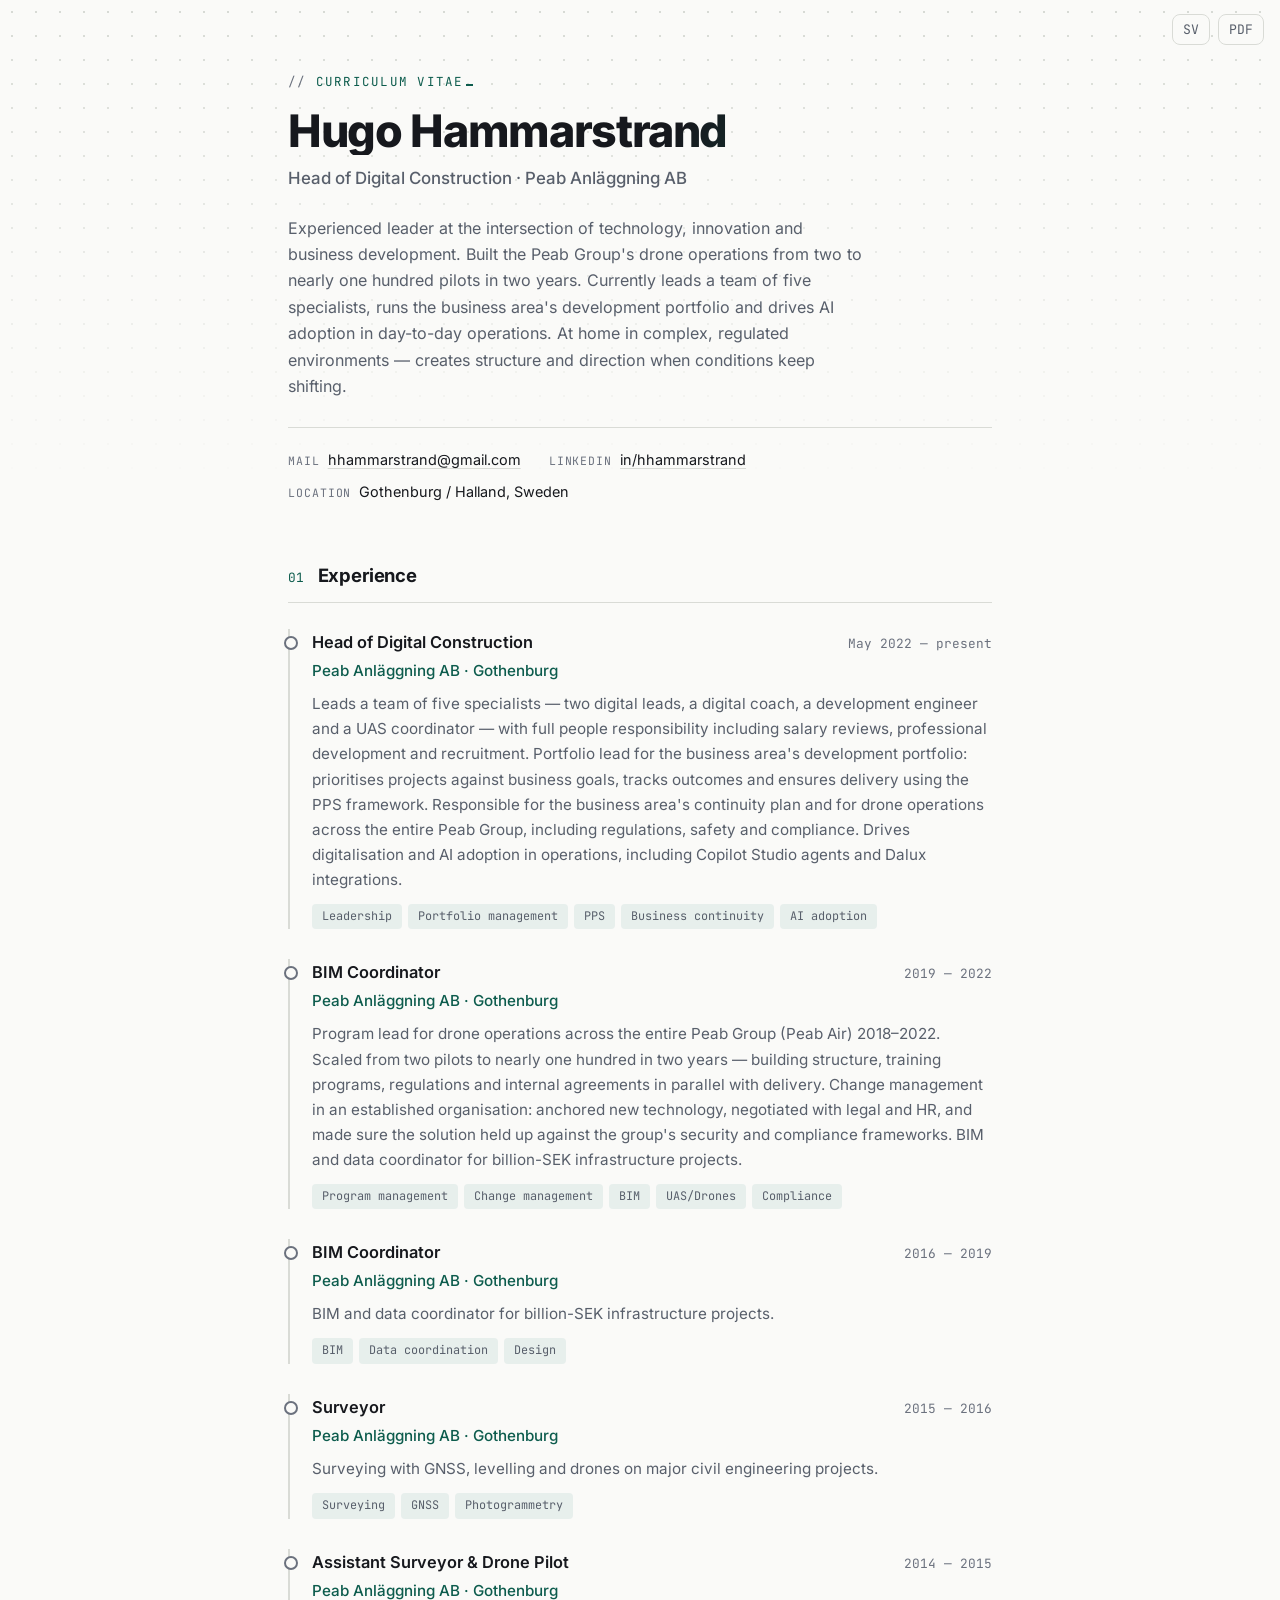
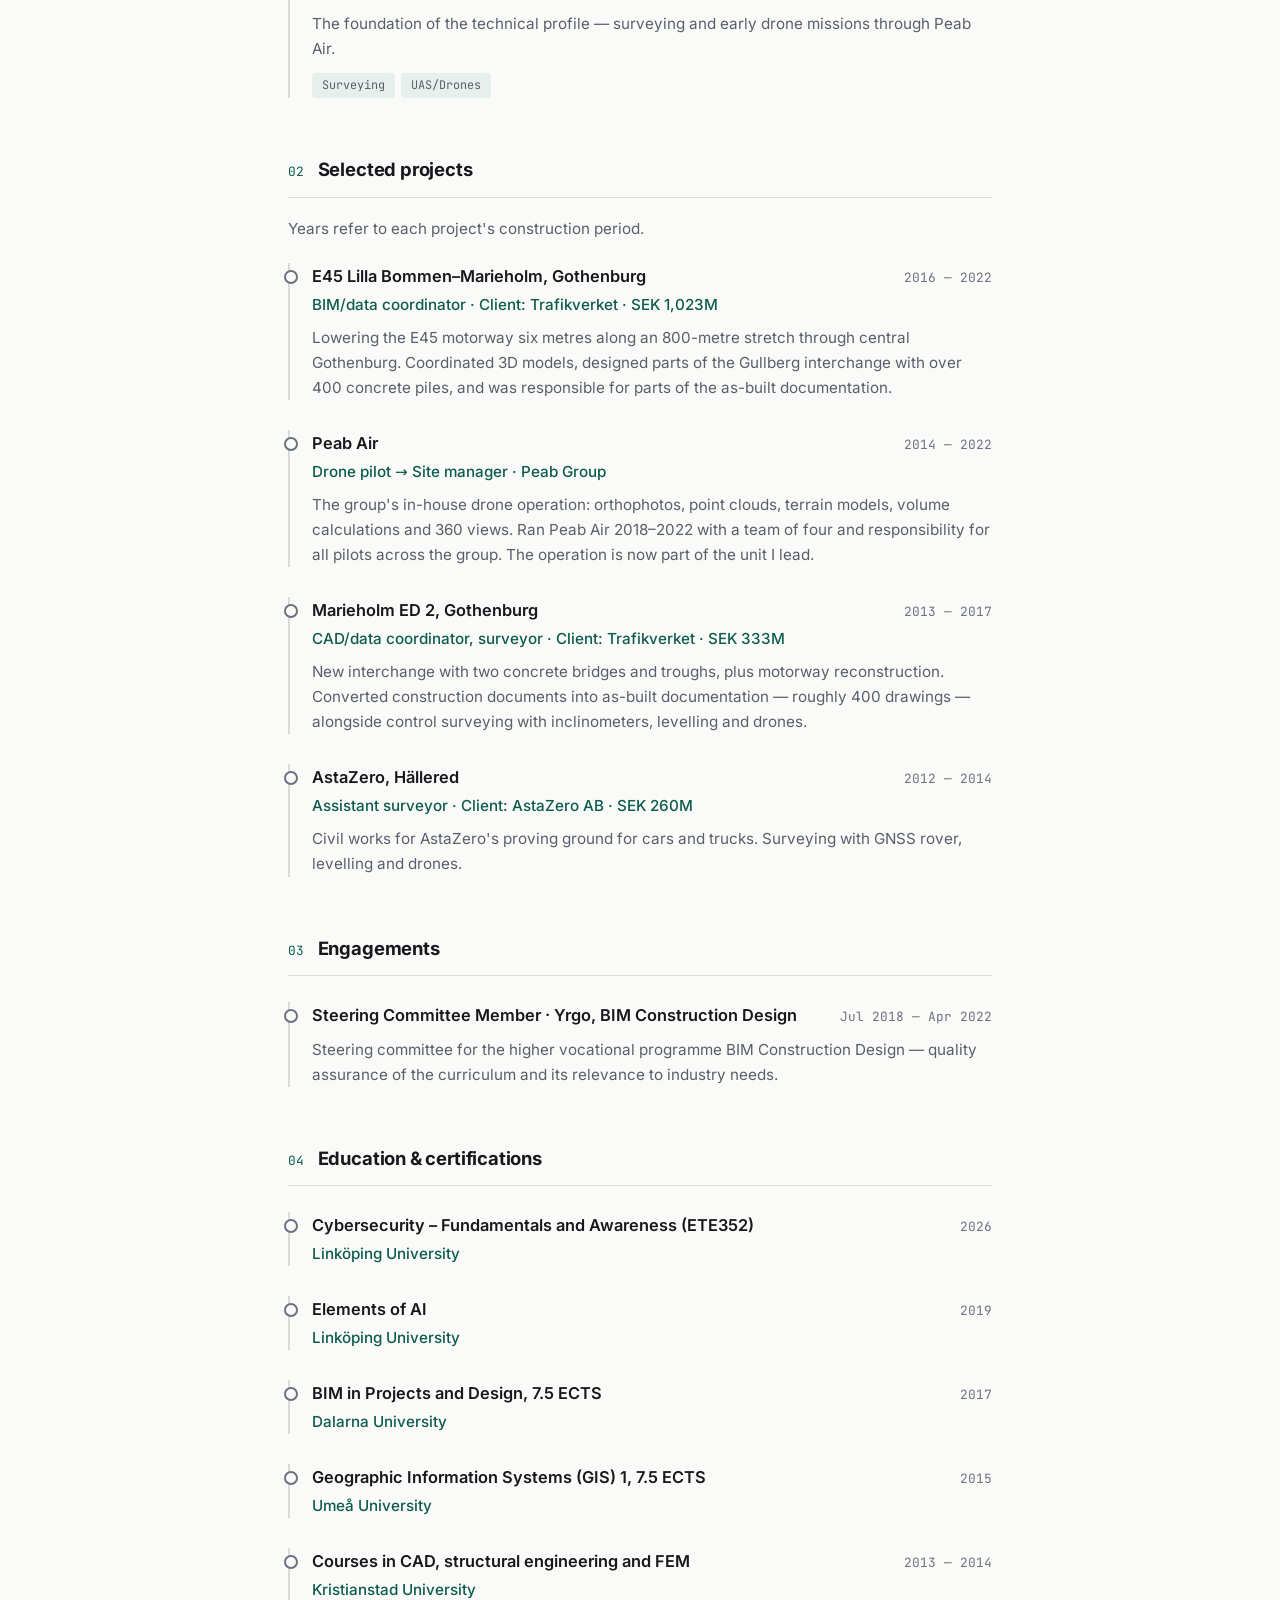
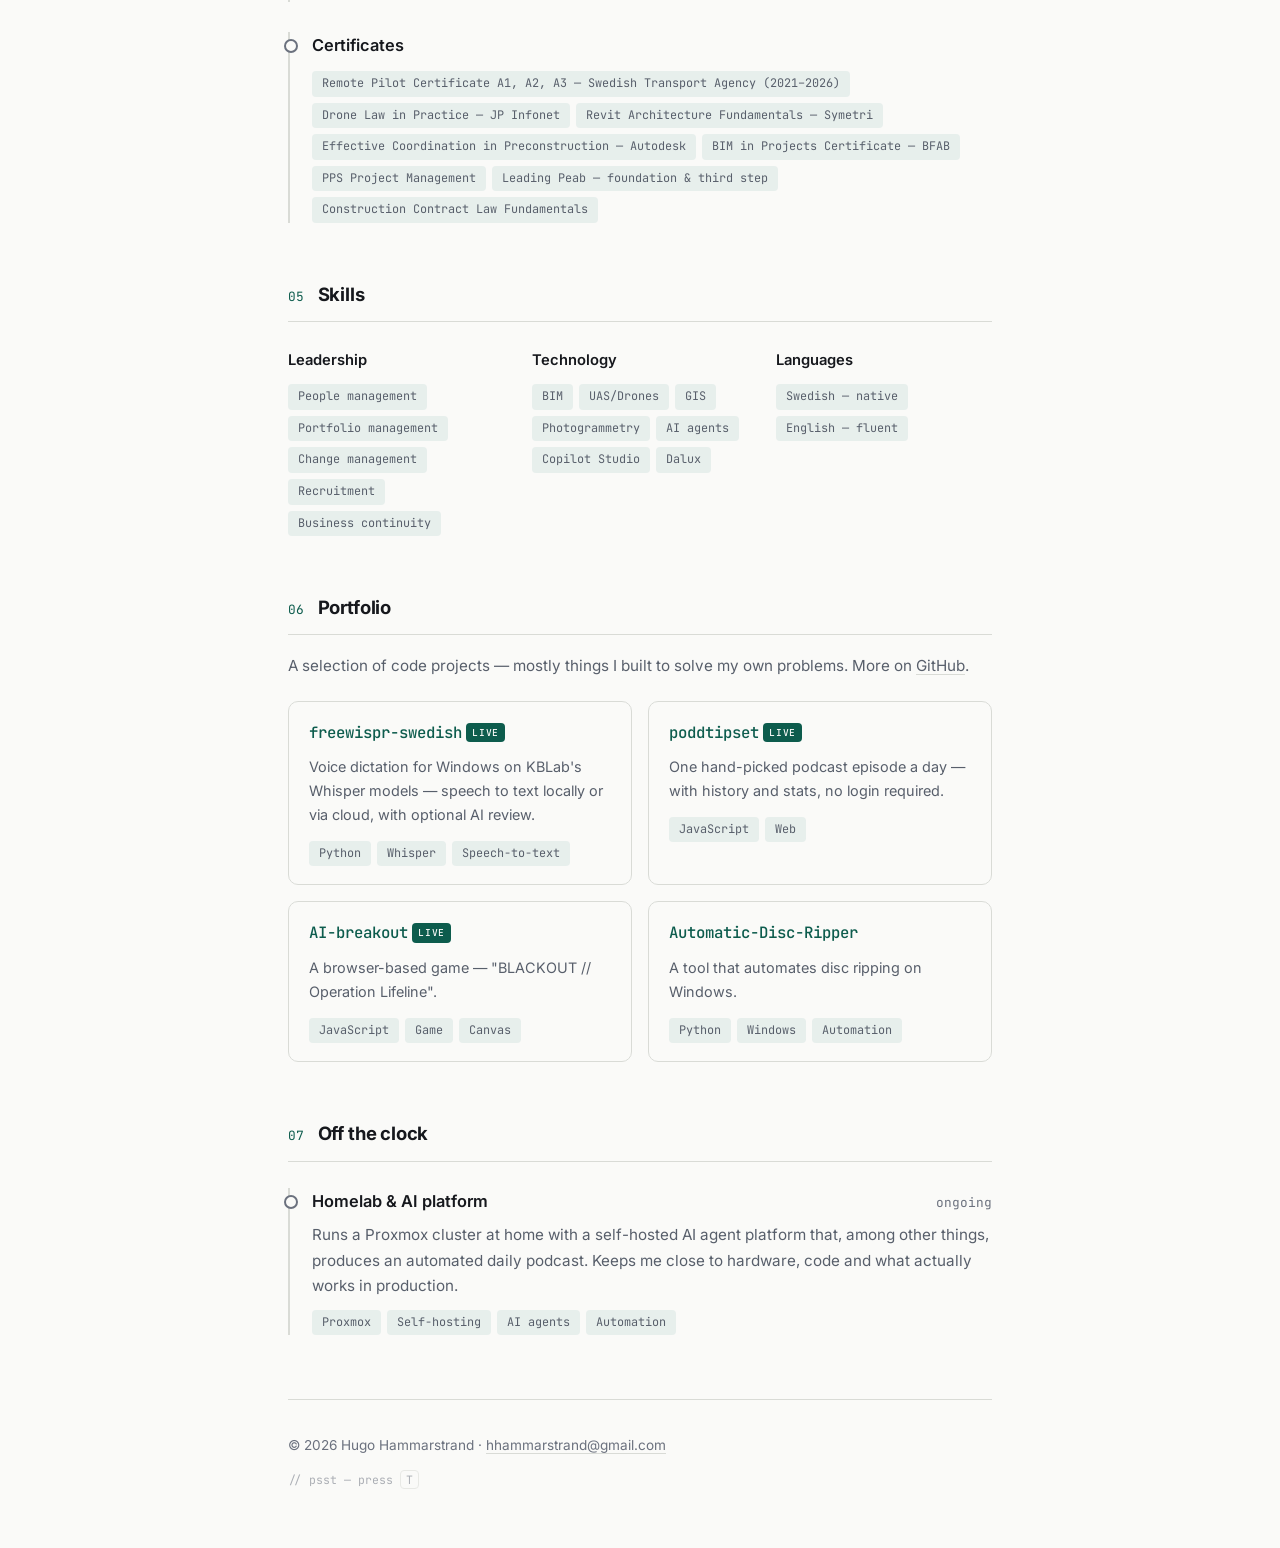
==== en/index.html @ e7361ef6 "Change English title to Head of Digital Construction "Digital Production Support" reads as IT ops su" ====
<!DOCTYPE html>
<html lang="en">
<head>
  <meta charset="UTF-8">
  <meta name="viewport" content="width=device-width, initial-scale=1.0">
  <meta name="description" content="CV – Hugo Hammarstrand, Head of Digital Construction">
  <title>Hugo Hammarstrand — CV</title>
  <link rel="icon" type="image/svg+xml" href="../favicon.svg">
  <link rel="canonical" href="https://hhammarstrand.github.io/cv/en/">
  <link rel="alternate" hreflang="sv" href="https://hhammarstrand.github.io/cv/">
  <link rel="alternate" hreflang="en" href="https://hhammarstrand.github.io/cv/en/">
  <link rel="alternate" hreflang="x-default" href="https://hhammarstrand.github.io/cv/">

  <meta property="og:type" content="profile">
  <meta property="og:title" content="Hugo Hammarstrand — CV">
  <meta property="og:description" content="Head of Digital Construction at Peab Anläggning AB. 12+ years in construction, scaled the group's drone operations from 2 to ~100 pilots.">
  <meta property="og:url" content="https://hhammarstrand.github.io/cv/en/">
  <meta property="og:image" content="https://hhammarstrand.github.io/cv/og-image-en.png">
  <meta property="og:image:width" content="1200">
  <meta property="og:image:height" content="630">
  <meta property="og:image:alt" content="Hugo Hammarstrand — Head of Digital Construction, Peab Anläggning AB">
  <meta property="og:locale" content="en_US">
  <meta property="og:locale:alternate" content="sv_SE">
  <meta name="twitter:card" content="summary_large_image">
  <meta name="twitter:title" content="Hugo Hammarstrand — CV">
  <meta name="twitter:description" content="Head of Digital Construction at Peab Anläggning AB.">
  <meta name="twitter:image" content="https://hhammarstrand.github.io/cv/og-image-en.png">

  <script type="application/ld+json">
  {
    "@context": "https://schema.org",
    "@type": "Person",
    "name": "Hugo Hammarstrand",
    "jobTitle": "Head of Digital Construction",
    "worksFor": { "@type": "Organization", "name": "Peab Anläggning AB" },
    "email": "mailto:hhammarstrand@gmail.com",
    "url": "https://hhammarstrand.github.io/cv/en/",
    "sameAs": [
      "https://www.linkedin.com/in/hhammarstrand/",
      "https://github.com/hhammarstrand"
    ],
    "knowsLanguage": ["sv", "en"]
  }
  </script>

  <link rel="preload" href="../fonts/inter-latin.woff2" as="font" type="font/woff2" crossorigin>
  <link rel="preload" href="../fonts/jetbrains-mono-latin.woff2" as="font" type="font/woff2" crossorigin>
  <link rel="stylesheet" href="../style.css">
</head>
<body>
  <div id="progress" aria-hidden="true"></div>
  <nav class="toolbar" aria-label="Tools">
    <a class="tool" href="../" lang="sv" aria-label="Byt till svenska">SV</a>
    <button class="tool" id="pdf-btn" type="button" aria-label="Download as PDF">PDF</button>
  </nav>
  <div class="page">

    <!-- ===================== HEADER ===================== -->
    <header class="hero">
      <p class="overline">curriculum vitae</p>
      <h1>Hugo Hammarstrand</h1>
      <p class="title">Head of Digital Construction · Peab Anläggning AB</p>
      <p class="tagline">
        Experienced leader at the intersection of technology, innovation and business
        development. Built the Peab Group's drone operations from two to nearly one
        hundred pilots in two years. Currently leads a team of five specialists, runs
        the business area's development portfolio and drives AI adoption in day-to-day
        operations. At home in complex, regulated environments — creates structure and
        direction when conditions keep shifting.
      </p>
      <ul class="contact">
        <li><span class="label">mail</span><a href="mailto:hhammarstrand@gmail.com">hhammarstrand@gmail.com</a></li>
        <li><span class="label">linkedin</span><a href="https://www.linkedin.com/in/hhammarstrand/" target="_blank" rel="noopener">in/hhammarstrand</a></li>
        <li><span class="label">location</span>Gothenburg / Halland, Sweden</li>
      </ul>
    </header>

    <main>
      <!-- ===================== EXPERIENCE ===================== -->
      <section id="experience">
        <h2><span class="index">01</span>Experience</h2>

        <article class="entry">
          <div class="entry-header">
            <h3>Head of Digital Construction</h3>
            <span class="period">May 2022 — present</span>
          </div>
          <p class="org">Peab Anläggning AB · Gothenburg</p>
          <p>
            Leads a team of five specialists — two digital leads, a digital coach, a
            development engineer and a UAS coordinator — with full people responsibility
            including salary reviews, professional development and recruitment. Portfolio
            lead for the business area's development portfolio: prioritises projects
            against business goals, tracks outcomes and ensures delivery using the PPS
            framework. Responsible for the business area's continuity plan and for drone
            operations across the entire Peab Group, including regulations, safety and
            compliance. Drives digitalisation and AI adoption in operations, including
            Copilot Studio agents and Dalux integrations.
          </p>
          <ul class="tags">
            <li>Leadership</li><li>Portfolio management</li><li>PPS</li><li>Business continuity</li><li>AI adoption</li>
          </ul>
        </article>

        <article class="entry">
          <div class="entry-header">
            <h3>BIM Coordinator</h3>
            <span class="period">2019 — 2022</span>
          </div>
          <p class="org">Peab Anläggning AB · Gothenburg</p>
          <p>
            Program lead for drone operations across the entire Peab Group (Peab Air)
            2018–2022. Scaled from two pilots to nearly one hundred in two years —
            building structure, training programs, regulations and internal agreements
            in parallel with delivery. Change management in an established organisation:
            anchored new technology, negotiated with legal and HR, and made sure the
            solution held up against the group's security and compliance frameworks.
            BIM and data coordinator for billion-SEK infrastructure projects.
          </p>
          <ul class="tags">
            <li>Program management</li><li>Change management</li><li>BIM</li><li>UAS/Drones</li><li>Compliance</li>
          </ul>
        </article>

        <article class="entry">
          <div class="entry-header">
            <h3>BIM Coordinator</h3>
            <span class="period">2016 — 2019</span>
          </div>
          <p class="org">Peab Anläggning AB · Gothenburg</p>
          <p>BIM and data coordinator for billion-SEK infrastructure projects.</p>
          <ul class="tags">
            <li>BIM</li><li>Data coordination</li><li>Design</li>
          </ul>
        </article>

        <article class="entry">
          <div class="entry-header">
            <h3>Surveyor</h3>
            <span class="period">2015 — 2016</span>
          </div>
          <p class="org">Peab Anläggning AB · Gothenburg</p>
          <p>Surveying with GNSS, levelling and drones on major civil engineering projects.</p>
          <ul class="tags">
            <li>Surveying</li><li>GNSS</li><li>Photogrammetry</li>
          </ul>
        </article>

        <article class="entry">
          <div class="entry-header">
            <h3>Assistant Surveyor &amp; Drone Pilot</h3>
            <span class="period">2014 — 2015</span>
          </div>
          <p class="org">Peab Anläggning AB · Gothenburg</p>
          <p>
            The foundation of the technical profile — surveying and early drone
            missions through Peab Air.
          </p>
          <ul class="tags">
            <li>Surveying</li><li>UAS/Drones</li>
          </ul>
        </article>
      </section>

      <!-- ===================== PROJECTS ===================== -->
      <section id="projects">
        <h2><span class="index">02</span>Selected projects</h2>
        <p class="section-intro">Years refer to each project's construction period.</p>

        <article class="entry">
          <div class="entry-header">
            <h3>E45 Lilla Bommen–Marieholm, Gothenburg</h3>
            <span class="period">2016 — 2022</span>
          </div>
          <p class="org">BIM/data coordinator · Client: Trafikverket · SEK 1,023M</p>
          <p>
            Lowering the E45 motorway six metres along an 800-metre stretch through
            central Gothenburg. Coordinated 3D models, designed parts of the Gullberg
            interchange with over 400 concrete piles, and was responsible for parts of
            the as-built documentation.
          </p>
        </article>

        <article class="entry">
          <div class="entry-header">
            <h3>Peab Air</h3>
            <span class="period">2014 — 2022</span>
          </div>
          <p class="org">Drone pilot → Site manager · Peab Group</p>
          <p>
            The group's in-house drone operation: orthophotos, point clouds, terrain
            models, volume calculations and 360 views. Ran Peab Air 2018–2022 with a
            team of four and responsibility for all pilots across the group. The
            operation is now part of the unit I lead.
          </p>
        </article>

        <article class="entry">
          <div class="entry-header">
            <h3>Marieholm ED 2, Gothenburg</h3>
            <span class="period">2013 — 2017</span>
          </div>
          <p class="org">CAD/data coordinator, surveyor · Client: Trafikverket · SEK 333M</p>
          <p>
            New interchange with two concrete bridges and troughs, plus motorway
            reconstruction. Converted construction documents into as-built documentation
            — roughly 400 drawings — alongside control surveying with inclinometers,
            levelling and drones.
          </p>
        </article>

        <article class="entry">
          <div class="entry-header">
            <h3>AstaZero, Hällered</h3>
            <span class="period">2012 — 2014</span>
          </div>
          <p class="org">Assistant surveyor · Client: AstaZero AB · SEK 260M</p>
          <p>
            Civil works for AstaZero's proving ground for cars and trucks. Surveying
            with GNSS rover, levelling and drones.
          </p>
        </article>
      </section>

      <!-- ===================== ENGAGEMENTS ===================== -->
      <section id="engagements">
        <h2><span class="index">03</span>Engagements</h2>

        <article class="entry">
          <div class="entry-header">
            <h3>Steering Committee Member · Yrgo, BIM Construction Design</h3>
            <span class="period">Jul 2018 — Apr 2022</span>
          </div>
          <p>
            Steering committee for the higher vocational programme BIM Construction
            Design — quality assurance of the curriculum and its relevance to industry
            needs.
          </p>
        </article>
      </section>

      <!-- ===================== EDUCATION ===================== -->
      <section id="education">
        <h2><span class="index">04</span>Education &amp; certifications</h2>

        <article class="entry">
          <div class="entry-header">
            <h3>Cybersecurity – Fundamentals and Awareness (ETE352)</h3>
            <span class="period">2026</span>
          </div>
          <p class="org">Linköping University</p>
        </article>

        <article class="entry">
          <div class="entry-header">
            <h3>Elements of AI</h3>
            <span class="period">2019</span>
          </div>
          <p class="org">Linköping University</p>
        </article>

        <article class="entry">
          <div class="entry-header">
            <h3>BIM in Projects and Design, 7.5 ECTS</h3>
            <span class="period">2017</span>
          </div>
          <p class="org">Dalarna University</p>
        </article>

        <article class="entry">
          <div class="entry-header">
            <h3>Geographic Information Systems (GIS) 1, 7.5 ECTS</h3>
            <span class="period">2015</span>
          </div>
          <p class="org">Umeå University</p>
        </article>

        <article class="entry">
          <div class="entry-header">
            <h3>Courses in CAD, structural engineering and FEM</h3>
            <span class="period">2013 — 2014</span>
          </div>
          <p class="org">Kristianstad University</p>
        </article>

        <article class="entry">
          <div class="entry-header">
            <h3>Certificates</h3>
          </div>
          <ul class="tags">
            <li>Remote Pilot Certificate A1, A2, A3 — Swedish Transport Agency (2021–2026)</li>
            <li>Drone Law in Practice — JP Infonet</li>
            <li>Revit Architecture Fundamentals — Symetri</li>
            <li>Effective Coordination in Preconstruction — Autodesk</li>
            <li>BIM in Projects Certificate — BFAB</li>
            <li>PPS Project Management</li>
            <li>Leading Peab — foundation &amp; third step</li>
            <li>Construction Contract Law Fundamentals</li>
          </ul>
        </article>
      </section>

      <!-- ===================== SKILLS ===================== -->
      <section id="skills">
        <h2><span class="index">05</span>Skills</h2>
        <div class="skills">
          <div class="skill-group">
            <h3>Leadership</h3>
            <ul class="tags">
              <li>People management</li><li>Portfolio management</li><li>Change management</li><li>Recruitment</li><li>Business continuity</li>
            </ul>
          </div>
          <div class="skill-group">
            <h3>Technology</h3>
            <ul class="tags">
              <li>BIM</li><li>UAS/Drones</li><li>GIS</li><li>Photogrammetry</li><li>AI agents</li><li>Copilot Studio</li><li>Dalux</li>
            </ul>
          </div>
          <div class="skill-group">
            <h3>Languages</h3>
            <ul class="tags">
              <li>Swedish — native</li><li>English — fluent</li>
            </ul>
          </div>
        </div>
      </section>

      <!-- ===================== PORTFOLIO ===================== -->
      <section id="portfolio">
        <h2><span class="index">06</span>Portfolio</h2>
        <p class="section-intro">A selection of code projects — mostly things I built to solve my own problems. More on <a href="https://github.com/hhammarstrand" target="_blank" rel="noopener">GitHub</a>.</p>
        <div class="portfolio">

          <a class="project" href="https://hhammarstrand.github.io/freewispr-swedish/" target="_blank" rel="noopener">
            <h3>freewispr-swedish <span class="live-badge">live</span> <span class="arrow" aria-hidden="true">↗</span></h3>
            <p>Voice dictation for Windows on KBLab's Whisper models — speech to text locally or via cloud, with optional AI review.</p>
            <ul class="tags"><li>Python</li><li>Whisper</li><li>Speech-to-text</li></ul>
          </a>

          <a class="project" href="https://hhammarstrand.github.io/poddtipset/" target="_blank" rel="noopener">
            <h3>poddtipset <span class="live-badge">live</span> <span class="arrow" aria-hidden="true">↗</span></h3>
            <p>One hand-picked podcast episode a day — with history and stats, no login required.</p>
            <ul class="tags"><li>JavaScript</li><li>Web</li></ul>
          </a>

          <a class="project" href="https://hhammarstrand.github.io/AI-breakout/" target="_blank" rel="noopener">
            <h3>AI-breakout <span class="live-badge">live</span> <span class="arrow" aria-hidden="true">↗</span></h3>
            <p>A browser-based game — "BLACKOUT // Operation Lifeline".</p>
            <ul class="tags"><li>JavaScript</li><li>Game</li><li>Canvas</li></ul>
          </a>

          <a class="project" href="https://github.com/hhammarstrand/Automatic-Disc-Ripper-for-Windows" target="_blank" rel="noopener">
            <h3>Automatic-Disc-Ripper <span class="arrow" aria-hidden="true">↗</span></h3>
            <p>A tool that automates disc ripping on Windows.</p>
            <ul class="tags"><li>Python</li><li>Windows</li><li>Automation</li></ul>
          </a>

        </div>
      </section>

      <!-- ===================== OFF THE CLOCK ===================== -->
      <section id="personal">
        <h2><span class="index">07</span>Off the clock</h2>

        <article class="entry">
          <div class="entry-header">
            <h3>Homelab &amp; AI platform</h3>
            <span class="period">ongoing</span>
          </div>
          <p>
            Runs a Proxmox cluster at home with a self-hosted AI agent platform that,
            among other things, produces an automated daily podcast. Keeps me close to
            hardware, code and what actually works in production.
          </p>
          <ul class="tags">
            <li>Proxmox</li><li>Self-hosting</li><li>AI agents</li><li>Automation</li>
          </ul>
        </article>
      </section>
    </main>

    <footer>
      <p>© 2026 Hugo Hammarstrand · <a href="mailto:hhammarstrand@gmail.com">hhammarstrand@gmail.com</a></p>
      <p class="hint" aria-hidden="true">// psst — press <kbd>T</kbd></p>
    </footer>

  </div>
  <script src="../script.js"></script>
</body>
</html>
---- style.css ----
/* ===================== Typsnitt (självhostade, latin-subset) ===================== */
/* Variabla fonter från Google Fonts (Inter v20, JetBrains Mono v24), OFL-licens.
   Tecken utanför latin-subsetet (t.ex. →, ↗) faller tillbaka på systemfont. */
@font-face {
  font-family: "Inter";
  font-style: normal;
  font-weight: 100 900;
  font-display: swap;
  src: url("fonts/inter-latin.woff2") format("woff2");
}
@font-face {
  font-family: "JetBrains Mono";
  font-style: normal;
  font-weight: 100 800;
  font-display: swap;
  src: url("fonts/jetbrains-mono-latin.woff2") format("woff2");
}

/* ===================== Grund ===================== */
:root {
  --bg: #fafaf8;
  --text: #16181d;
  --muted: #585f6b;
  --faint: #6b717e; /* håll ≥ 4.5:1 mot --bg (WCAG AA) — används för datum m.m. */
  --accent: #0d5c4d;
  --accent-2: #1d8a72;
  --accent-soft: #e7efec;
  --rule: #d9dbd6;
  --dot: #d2d5cf;
  --mono: "JetBrains Mono", ui-monospace, monospace;
}

* { box-sizing: border-box; }

html { scroll-behavior: smooth; }

body {
  margin: 0;
  font-family: "Inter", system-ui, -apple-system, sans-serif;
  background: var(--bg);
  color: var(--text);
  line-height: 1.65;
  -webkit-font-smoothing: antialiased;
}

/* Subtilt punktraster bakom övre delen av sidan */
body::before {
  content: "";
  position: fixed;
  inset: 0;
  background-image: radial-gradient(var(--dot) 1px, transparent 1px);
  background-size: 24px 24px;
  -webkit-mask-image: linear-gradient(to bottom, rgba(0,0,0,0.9), transparent 55%);
  mask-image: linear-gradient(to bottom, rgba(0,0,0,0.9), transparent 55%);
  pointer-events: none;
  z-index: 0;
}

.page {
  position: relative;
  z-index: 1;
  max-width: 760px;
  margin: 0 auto;
  padding: 72px 28px 48px;
}

a {
  color: inherit;
  text-decoration: underline;
  text-decoration-color: var(--rule);
  text-underline-offset: 3px;
  transition: text-decoration-color 0.15s;
}
a:hover { text-decoration-color: var(--accent); }

/* Visuellt dold men läsbar för skärmläsare */
.sr-only {
  position: absolute;
  width: 1px;
  height: 1px;
  padding: 0;
  margin: -1px;
  overflow: hidden;
  clip-path: inset(50%);
  white-space: nowrap;
}

/* ===================== Verktygsrad ===================== */
.toolbar {
  position: fixed;
  top: 14px;
  right: 16px;
  z-index: 11;
  display: flex;
  gap: 8px;
}

.tool {
  font-family: var(--mono);
  font-size: 0.82rem;
  line-height: 1;
  color: var(--muted);
  background: var(--bg);
  border: 1px solid var(--rule);
  border-radius: 8px;
  padding: 8px 10px;
  cursor: pointer;
  text-decoration: none;
  transition: color 0.15s, border-color 0.15s;
}

.tool:hover {
  color: var(--accent);
  border-color: var(--accent);
  text-decoration: none;
}

/* ===================== Läsförlopp ===================== */
#progress {
  position: fixed;
  top: 0;
  left: 0;
  height: 3px;
  width: 0;
  background: linear-gradient(90deg, var(--accent), var(--accent-2));
  z-index: 10;
}

/* ===================== Sidhuvud ===================== */
.overline {
  font-family: var(--mono);
  font-size: 0.78rem;
  letter-spacing: 0.18em;
  text-transform: uppercase;
  color: var(--accent);
  margin: 0 0 14px;
}

.overline::before {
  content: "// ";
  color: var(--faint);
}

.hero h1 {
  margin: 0;
  font-size: 2.8rem;
  font-weight: 800;
  letter-spacing: -0.03em;
  line-height: 1.08;
  background: linear-gradient(120deg, var(--text) 55%, var(--accent));
  -webkit-background-clip: text;
  background-clip: text;
  -webkit-text-fill-color: transparent;
}

.hero .title {
  margin: 10px 0 0;
  font-size: 1.05rem;
  font-weight: 500;
  color: var(--muted);
}

.hero .tagline {
  margin: 22px 0 0;
  color: var(--muted);
  max-width: 58ch;
}

.contact {
  list-style: none;
  margin: 28px 0 0;
  padding: 20px 0 0;
  border-top: 1px solid var(--rule);
  display: flex;
  flex-wrap: wrap;
  gap: 8px 28px;
  font-size: 0.9rem;
}

.contact .label {
  font-family: var(--mono);
  font-size: 0.72rem;
  color: var(--faint);
  margin-right: 8px;
  text-transform: uppercase;
  letter-spacing: 0.08em;
}

/* ===================== Sektioner ===================== */
section {
  margin-top: 56px;
}

h2 {
  display: flex;
  align-items: baseline;
  gap: 14px;
  margin: 0 0 26px;
  font-size: 1.15rem;
  font-weight: 700;
  letter-spacing: -0.01em;
  padding-bottom: 12px;
  border-bottom: 1px solid var(--rule);
}

h2 .index {
  font-family: var(--mono);
  font-size: 0.8rem;
  font-weight: 400;
  color: var(--accent);
}

/* ===================== Poster / tidslinje ===================== */
.entry {
  position: relative;
  margin-bottom: 30px;
  padding-left: 22px;
  border-left: 2px solid var(--rule);
  transition: border-left-color 0.25s;
}
.entry:last-child { margin-bottom: 0; }
.entry:hover { border-left-color: var(--accent); }

/* Tidslinjepunkt */
.entry::before {
  content: "";
  position: absolute;
  left: -6px;
  top: 7px;
  width: 10px;
  height: 10px;
  border-radius: 50%;
  background: var(--bg);
  border: 2px solid var(--faint);
  transition: border-color 0.25s, box-shadow 0.25s;
}
.entry:hover::before {
  border-color: var(--accent);
  box-shadow: 0 0 0 4px var(--accent-soft);
}

.entry-header {
  display: flex;
  justify-content: space-between;
  align-items: baseline;
  flex-wrap: wrap;
  gap: 4px 16px;
}

.entry h3 {
  margin: 0;
  font-size: 1.02rem;
  font-weight: 600;
}

.period {
  font-family: var(--mono);
  font-size: 0.8rem;
  color: var(--faint);
  white-space: nowrap;
}

.org {
  margin: 2px 0 0 !important;
  font-size: 0.88rem;
  color: var(--accent) !important;
  font-weight: 500;
}

.entry p {
  margin: 8px 0 0;
  color: var(--muted);
  font-size: 0.95rem;
}

/* ===================== Taggar ===================== */
.tags {
  list-style: none;
  margin: 12px 0 0;
  padding: 0;
  display: flex;
  flex-wrap: wrap;
  gap: 6px;
}

.tags li {
  font-family: var(--mono);
  font-size: 0.74rem;
  color: var(--muted);
  background: var(--accent-soft);
  padding: 3px 10px;
  border-radius: 4px;
  transition: color 0.15s, transform 0.15s;
}

.tags li:hover {
  color: var(--accent);
  transform: translateY(-1px);
}

/* ===================== Kompetenser ===================== */
.skills {
  display: grid;
  grid-template-columns: repeat(auto-fit, minmax(200px, 1fr));
  gap: 28px;
}

.skill-group h3 {
  margin: 0 0 10px;
  font-size: 0.92rem;
  font-weight: 600;
}

/* ===================== Portfolio ===================== */
.section-intro {
  margin: -8px 0 22px;
  color: var(--muted);
  font-size: 0.95rem;
}

.portfolio {
  display: grid;
  grid-template-columns: repeat(auto-fit, minmax(240px, 1fr));
  gap: 16px;
}

.project {
  display: block;
  padding: 18px 20px;
  border: 1px solid var(--rule);
  border-radius: 10px;
  background: color-mix(in srgb, var(--bg) 70%, transparent);
  text-decoration: none;
  color: inherit;
  transition: border-color 0.2s, transform 0.2s, box-shadow 0.2s;
}

.project:hover {
  border-color: var(--accent);
  transform: translateY(-3px);
  box-shadow: 0 10px 30px rgba(0, 0, 0, 0.08);
  text-decoration: none;
}

.project h3 {
  margin: 0;
  font-family: var(--mono);
  font-size: 0.98rem;
  font-weight: 500;
  color: var(--accent);
  display: flex;
  align-items: center;
  gap: 6px;
}

.project .live-badge {
  font-family: var(--mono);
  font-size: 0.6rem;
  font-weight: 500;
  letter-spacing: 0.08em;
  text-transform: uppercase;
  color: var(--bg);
  background: var(--accent);
  padding: 2px 6px;
  border-radius: 4px;
  margin-left: -2px;
}

.project .arrow {
  font-family: sans-serif;
  margin-left: auto;
  opacity: 0;
  transform: translate(-3px, 3px);
  transition: opacity 0.2s, transform 0.2s;
}

.project:hover .arrow {
  opacity: 1;
  transform: none;
}

.project p {
  margin: 10px 0 0;
  font-size: 0.9rem;
  color: var(--muted);
}

.project .tags { margin-top: 14px; }

/* ===================== Sidfot ===================== */
footer {
  margin-top: 64px;
  padding-top: 20px;
  border-top: 1px solid var(--rule);
  font-size: 0.85rem;
  color: var(--faint);
}

footer .hint {
  font-family: var(--mono);
  font-size: 0.72rem;
  opacity: 0.55;
}

footer .hint kbd {
  font-family: inherit;
  border: 1px solid var(--rule);
  border-radius: 4px;
  padding: 1px 5px;
}

/* ===================== Skrivmaskinsmarkör ===================== */
.overline .caret {
  display: inline-block;
  width: 0.55em;
  margin-left: 2px;
  border-bottom: 2px solid var(--accent);
  animation: blink 1s steps(1) infinite;
}

@keyframes blink {
  50% { opacity: 0; }
}

/* ===================== Terminal ===================== */
#term-backdrop {
  position: fixed;
  inset: 0;
  background: rgba(0, 0, 0, 0.45);
  z-index: 19;
}

#term {
  position: fixed;
  left: 50%;
  top: 18vh;
  transform: translateX(-50%);
  width: min(640px, 92vw);
  z-index: 20;
  background: #0c0e12;
  color: #d6dae0;
  border: 1px solid #2a2e36;
  border-radius: 10px;
  box-shadow: 0 24px 60px rgba(0, 0, 0, 0.5);
  font-family: var(--mono);
  font-size: 0.84rem;
  overflow: hidden;
}

#term header {
  display: flex;
  justify-content: space-between;
  padding: 8px 14px;
  background: #12151b;
  border-bottom: 1px solid #2a2e36;
  color: #6b7280;
  font-size: 0.74rem;
}

#term-out {
  max-height: 45vh;
  overflow-y: auto;
  padding: 12px 14px;
  white-space: pre-wrap;
  line-height: 1.55;
}

#term-out .cmd-line { color: #4fd1b0; }

#term form {
  display: flex;
  align-items: center;
  gap: 8px;
  padding: 10px 14px;
  border-top: 1px solid #2a2e36;
}

#term .prompt { color: #4fd1b0; }

#term input {
  flex: 1;
  background: none;
  border: none;
  outline: none;
  color: #d6dae0;
  font: inherit;
}

/* ===================== Scroll-animationer ===================== */
/* Aktiveras bara när JS finns (html.js) så att sidan funkar utan skript */
html.js .reveal {
  opacity: 0;
  transform: translateY(14px);
  transition: opacity 0.55s ease, transform 0.55s ease;
}
html.js .reveal.visible {
  opacity: 1;
  transform: none;
}

@media (prefers-reduced-motion: reduce) {
  html { scroll-behavior: auto; }
  html.js .reveal {
    opacity: 1;
    transform: none;
    transition: none;
  }
  .tags li, .entry, .entry::before { transition: none; }
}

/* ===================== Mobil ===================== */
@media (max-width: 600px) {
  .page { padding: 40px 18px 32px; }
  .hero h1 { font-size: 2.1rem; }
  section { margin-top: 40px; }
}

/* ===================== Utskrift ===================== */
@media print {
  :root {
    --bg: #ffffff;
    --text: #000000;
    --muted: #333333;
    --faint: #555555;
    --accent: #0d5c4d;
    --rule: #cccccc;
    --dot: #ffffff;
  }
  body::before, #progress, .toolbar, footer .hint, #term, #term-backdrop { display: none; }
  .overline .caret { display: none; }
  html.js .reveal { opacity: 1; transform: none; }
  .hero h1 {
    background: none;
    -webkit-text-fill-color: initial;
    color: #000;
  }
  .page { padding: 0; max-width: none; }
  section { margin-top: 28px; }
  .entry, .project { break-inside: avoid; }
  .portfolio { grid-template-columns: 1fr 1fr; }
  a { text-decoration: none; }
}
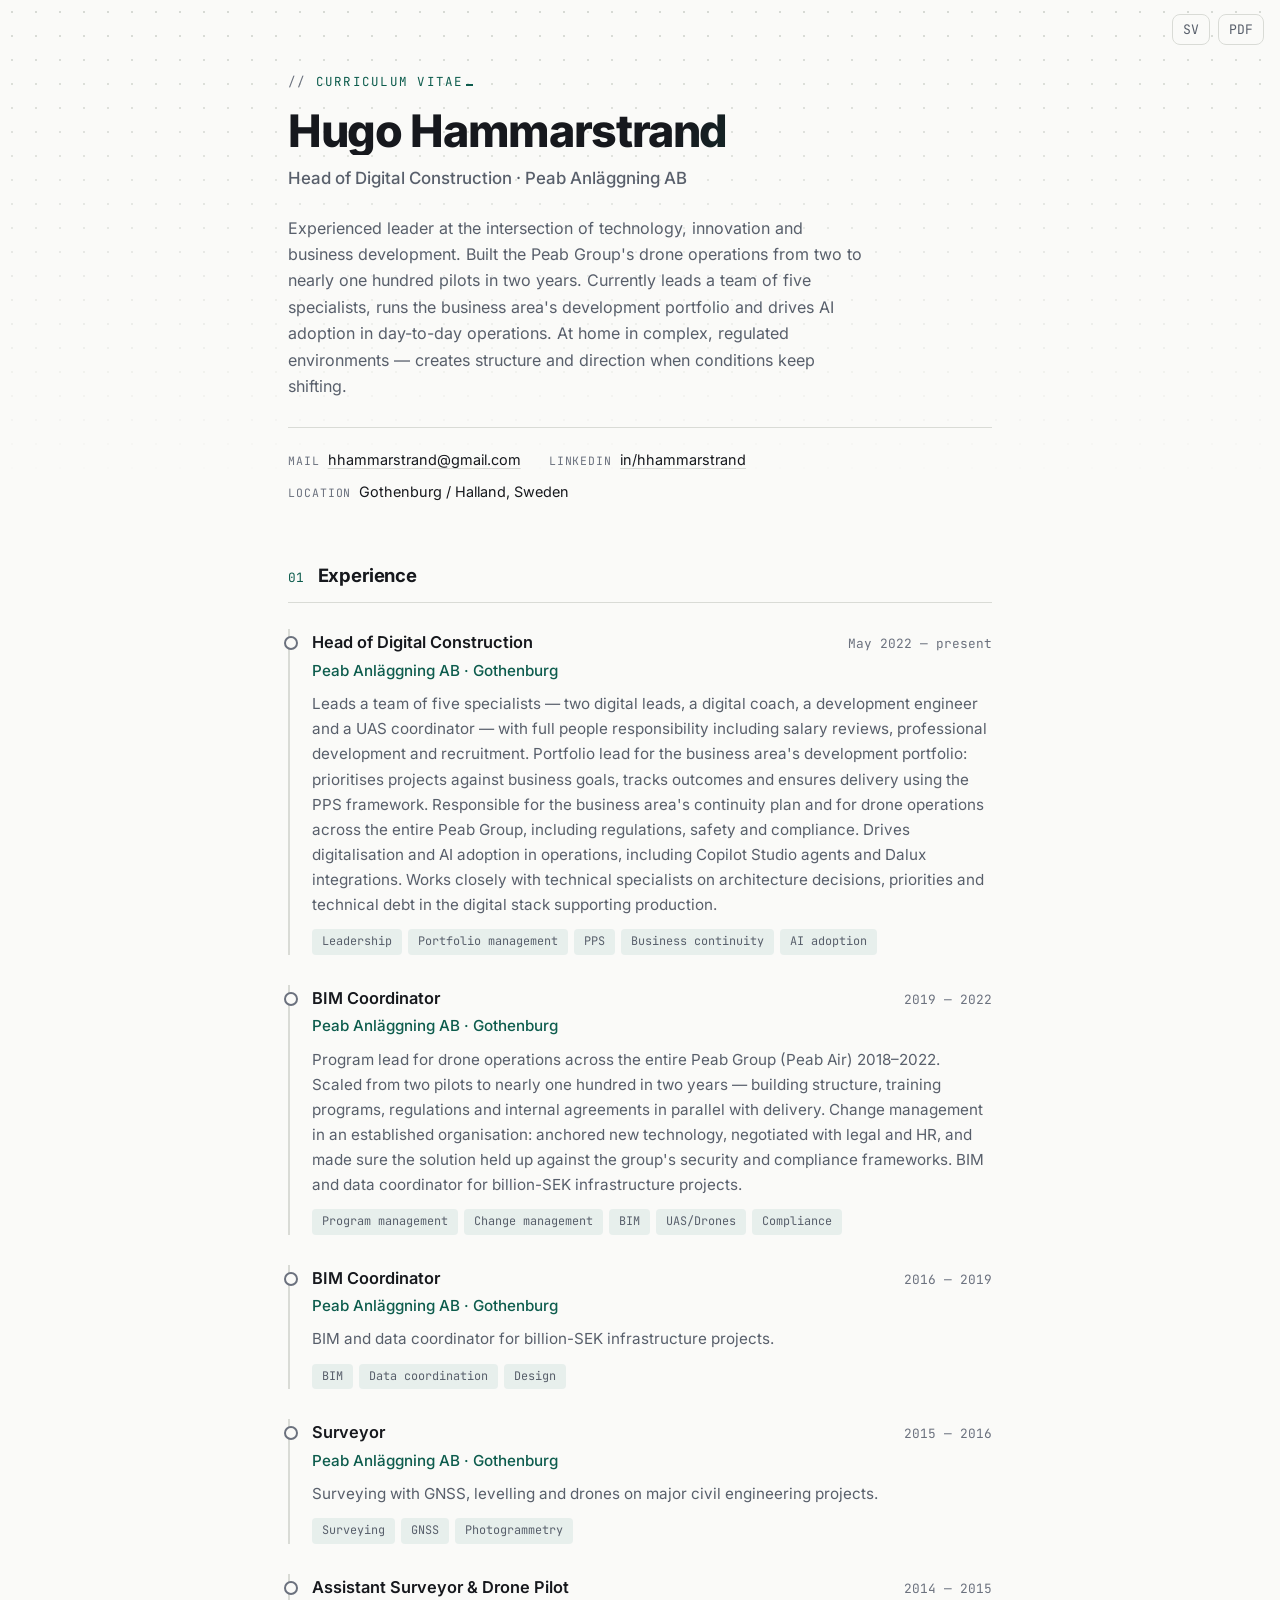
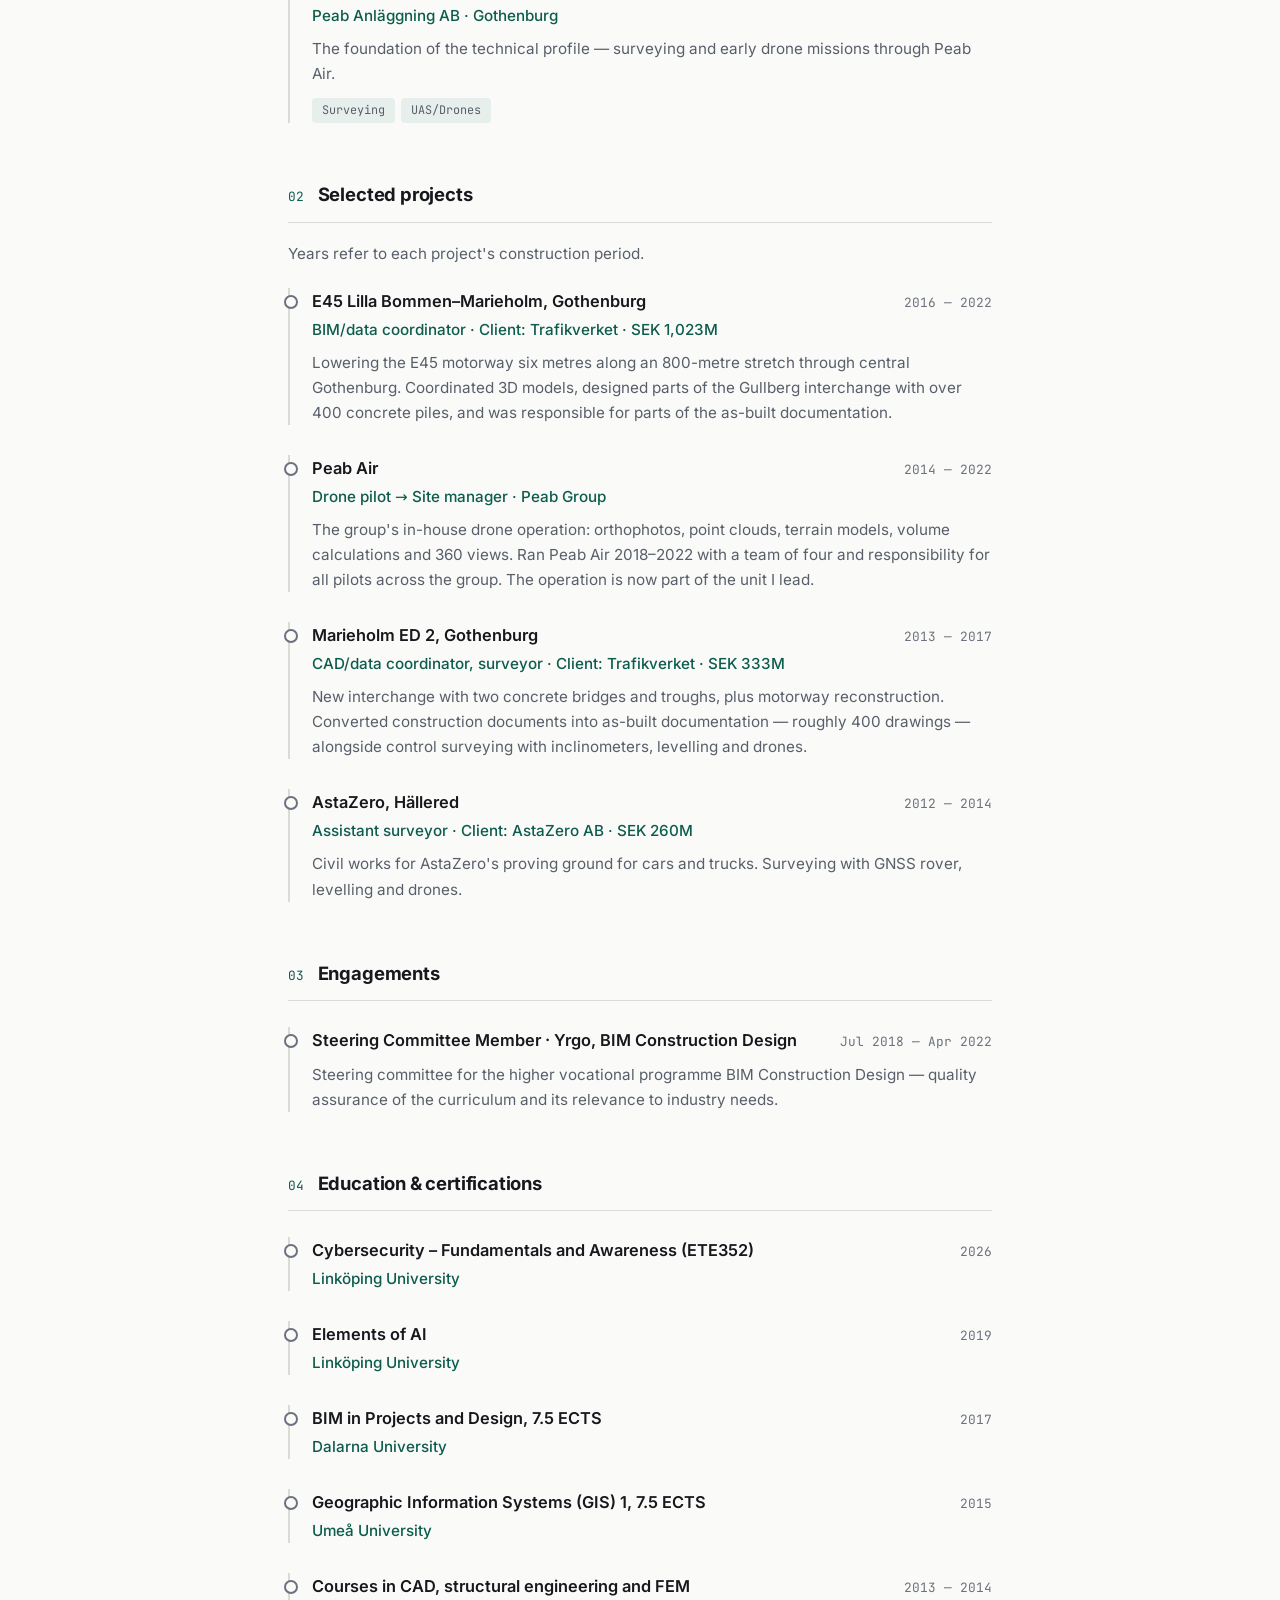
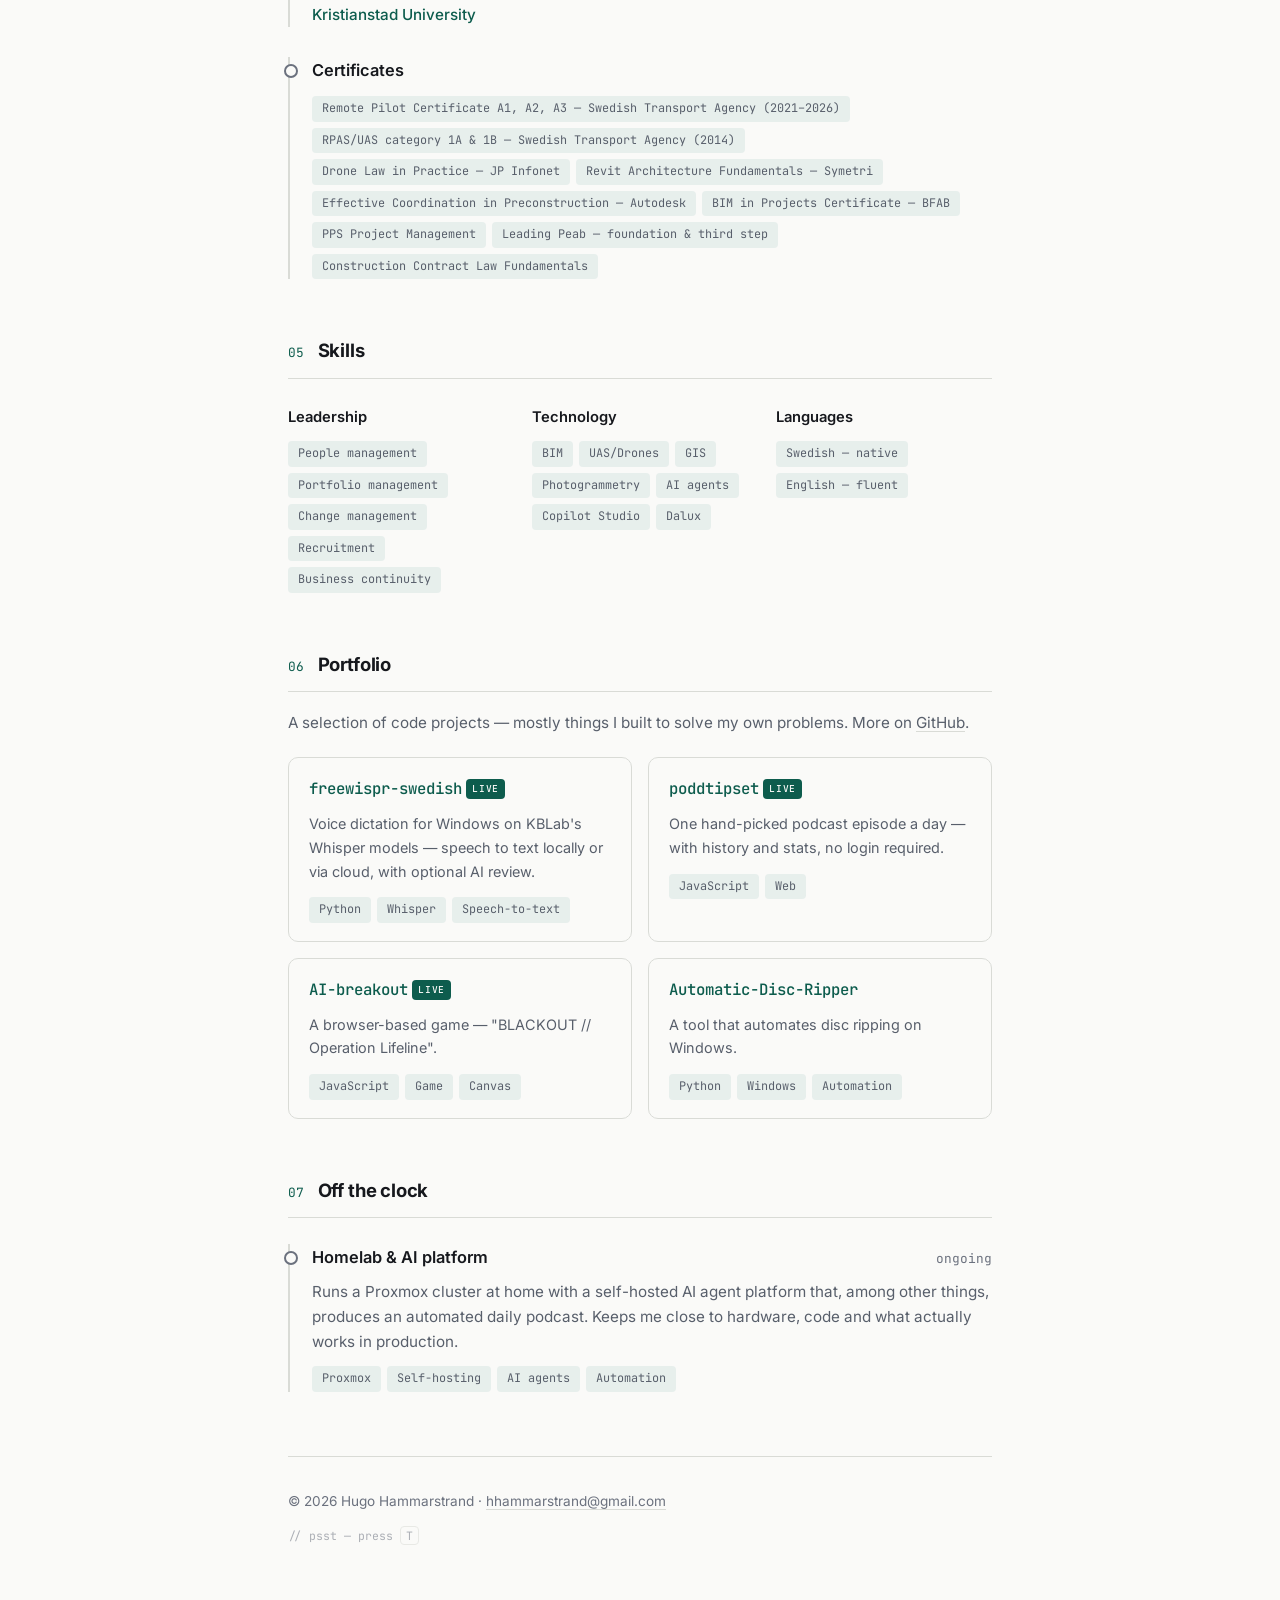
==== commit 7744ec89: "Add technical-stack sentence to current role and early RPAS cert Both sourced from existing CV docum" ====
--- a/en/index.html
+++ b/en/index.html
@@ -95,7 +95,9 @@
             framework. Responsible for the business area's continuity plan and for drone
             operations across the entire Peab Group, including regulations, safety and
             compliance. Drives digitalisation and AI adoption in operations, including
-            Copilot Studio agents and Dalux integrations.
+            Copilot Studio agents and Dalux integrations. Works closely with technical
+            specialists on architecture decisions, priorities and technical debt in
+            the digital stack supporting production.
           </p>
           <ul class="tags">
             <li>Leadership</li><li>Portfolio management</li><li>PPS</li><li>Business continuity</li><li>AI adoption</li>
@@ -289,6 +291,7 @@
           </div>
           <ul class="tags">
             <li>Remote Pilot Certificate A1, A2, A3 — Swedish Transport Agency (2021–2026)</li>
+            <li>RPAS/UAS category 1A &amp; 1B — Swedish Transport Agency (2014)</li>
             <li>Drone Law in Practice — JP Infonet</li>
             <li>Revit Architecture Fundamentals — Symetri</li>
             <li>Effective Coordination in Preconstruction — Autodesk</li>
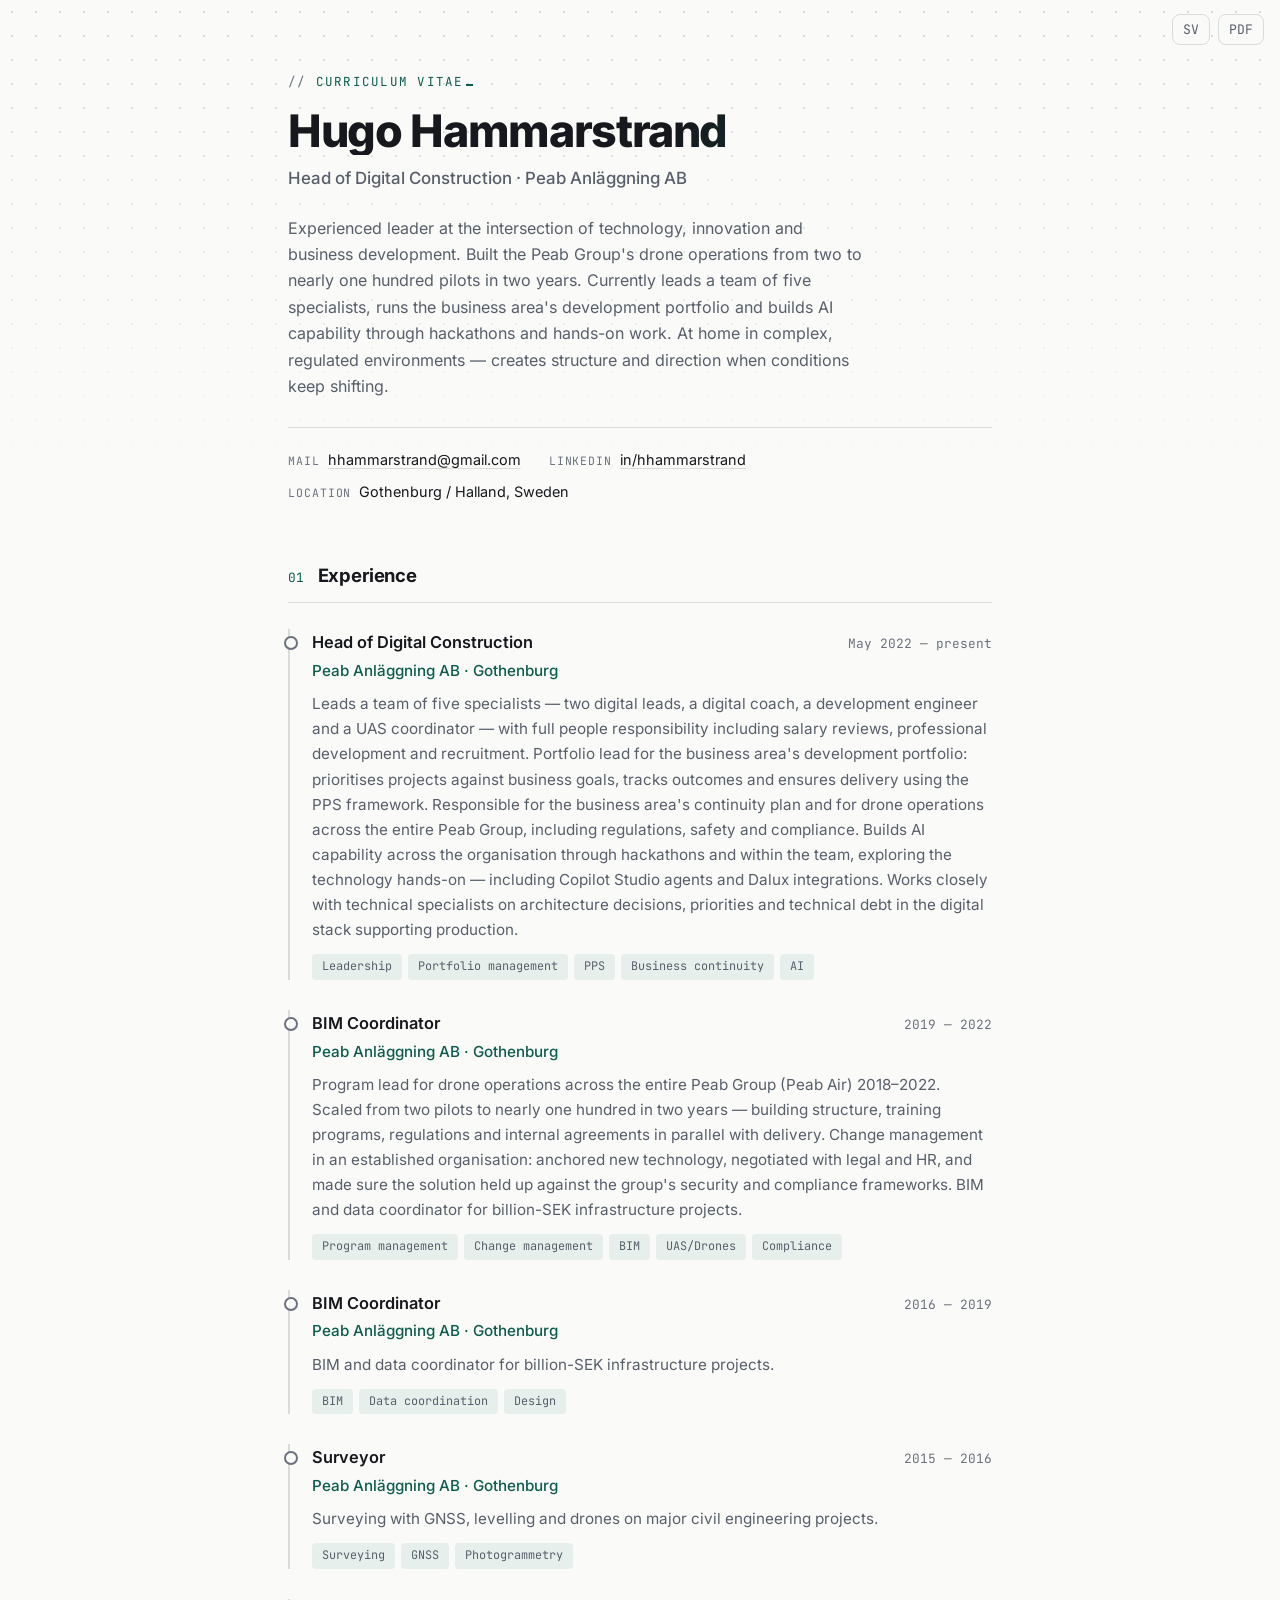
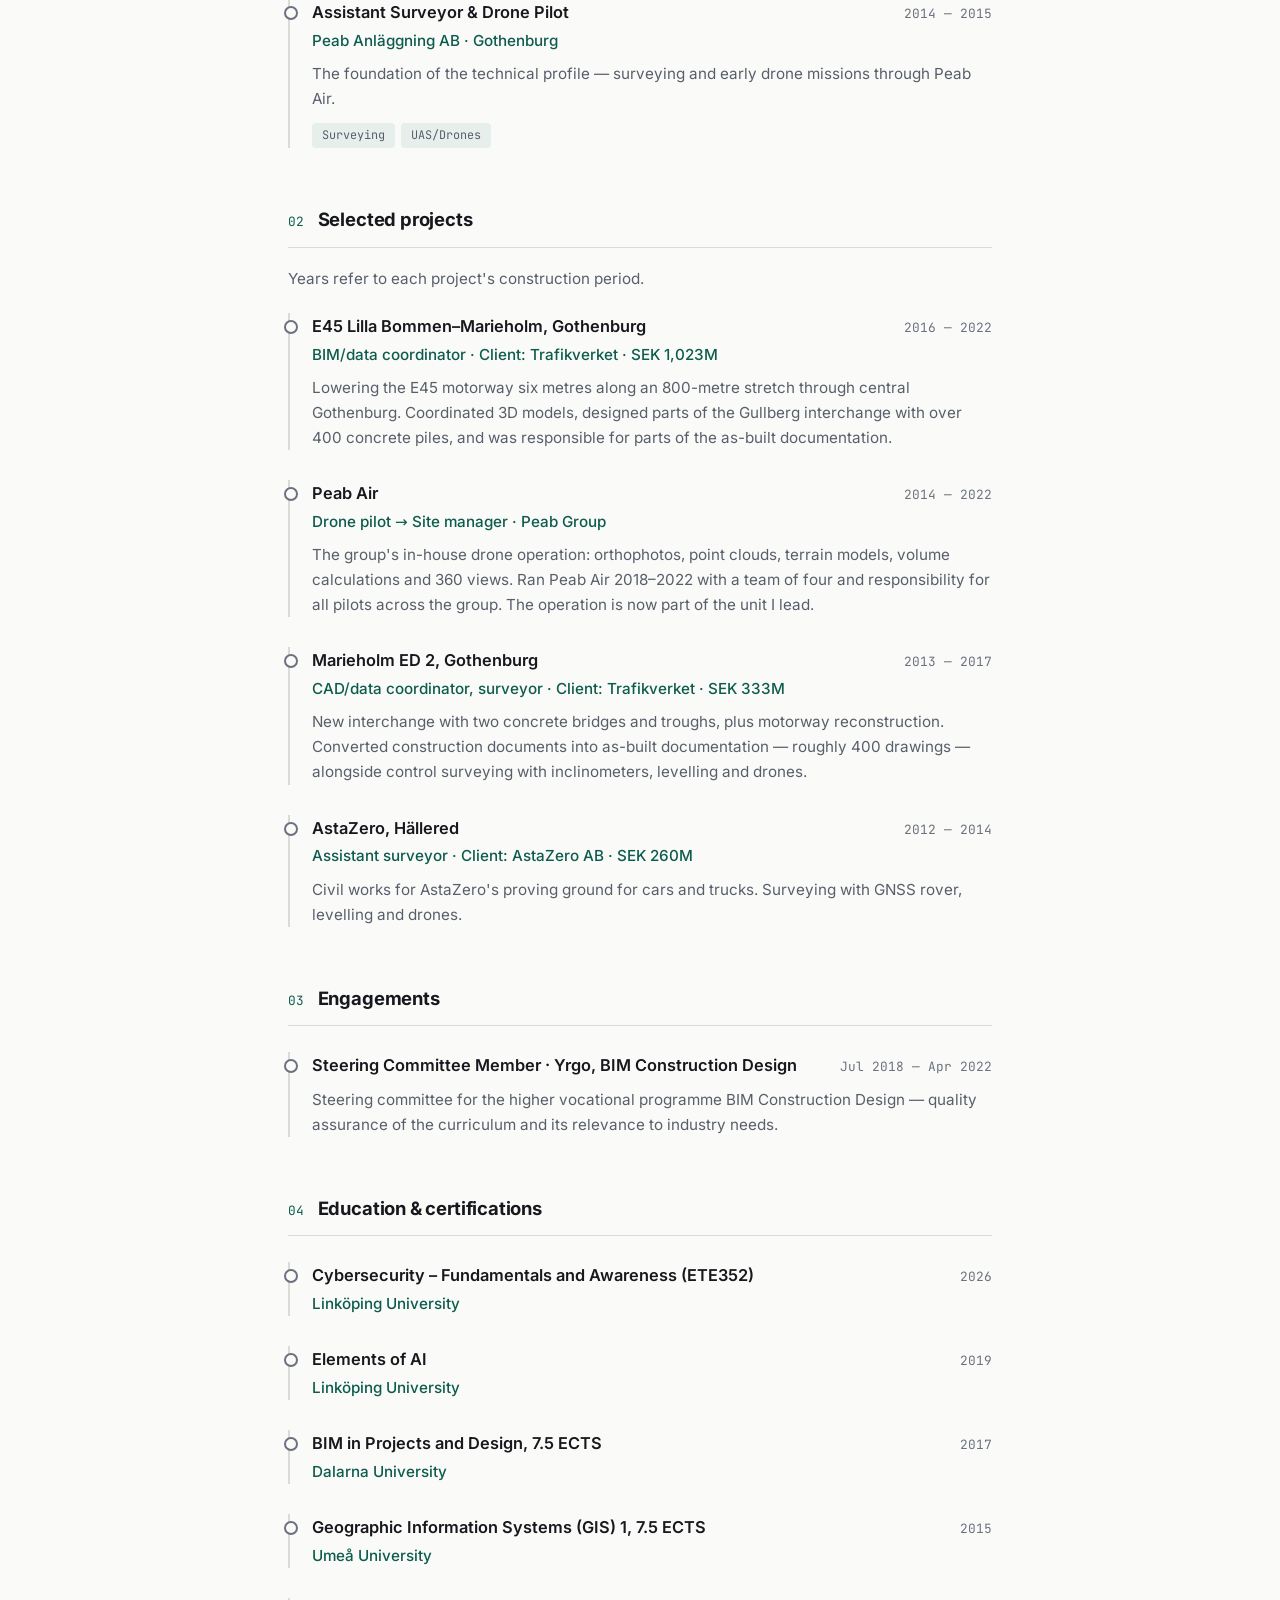
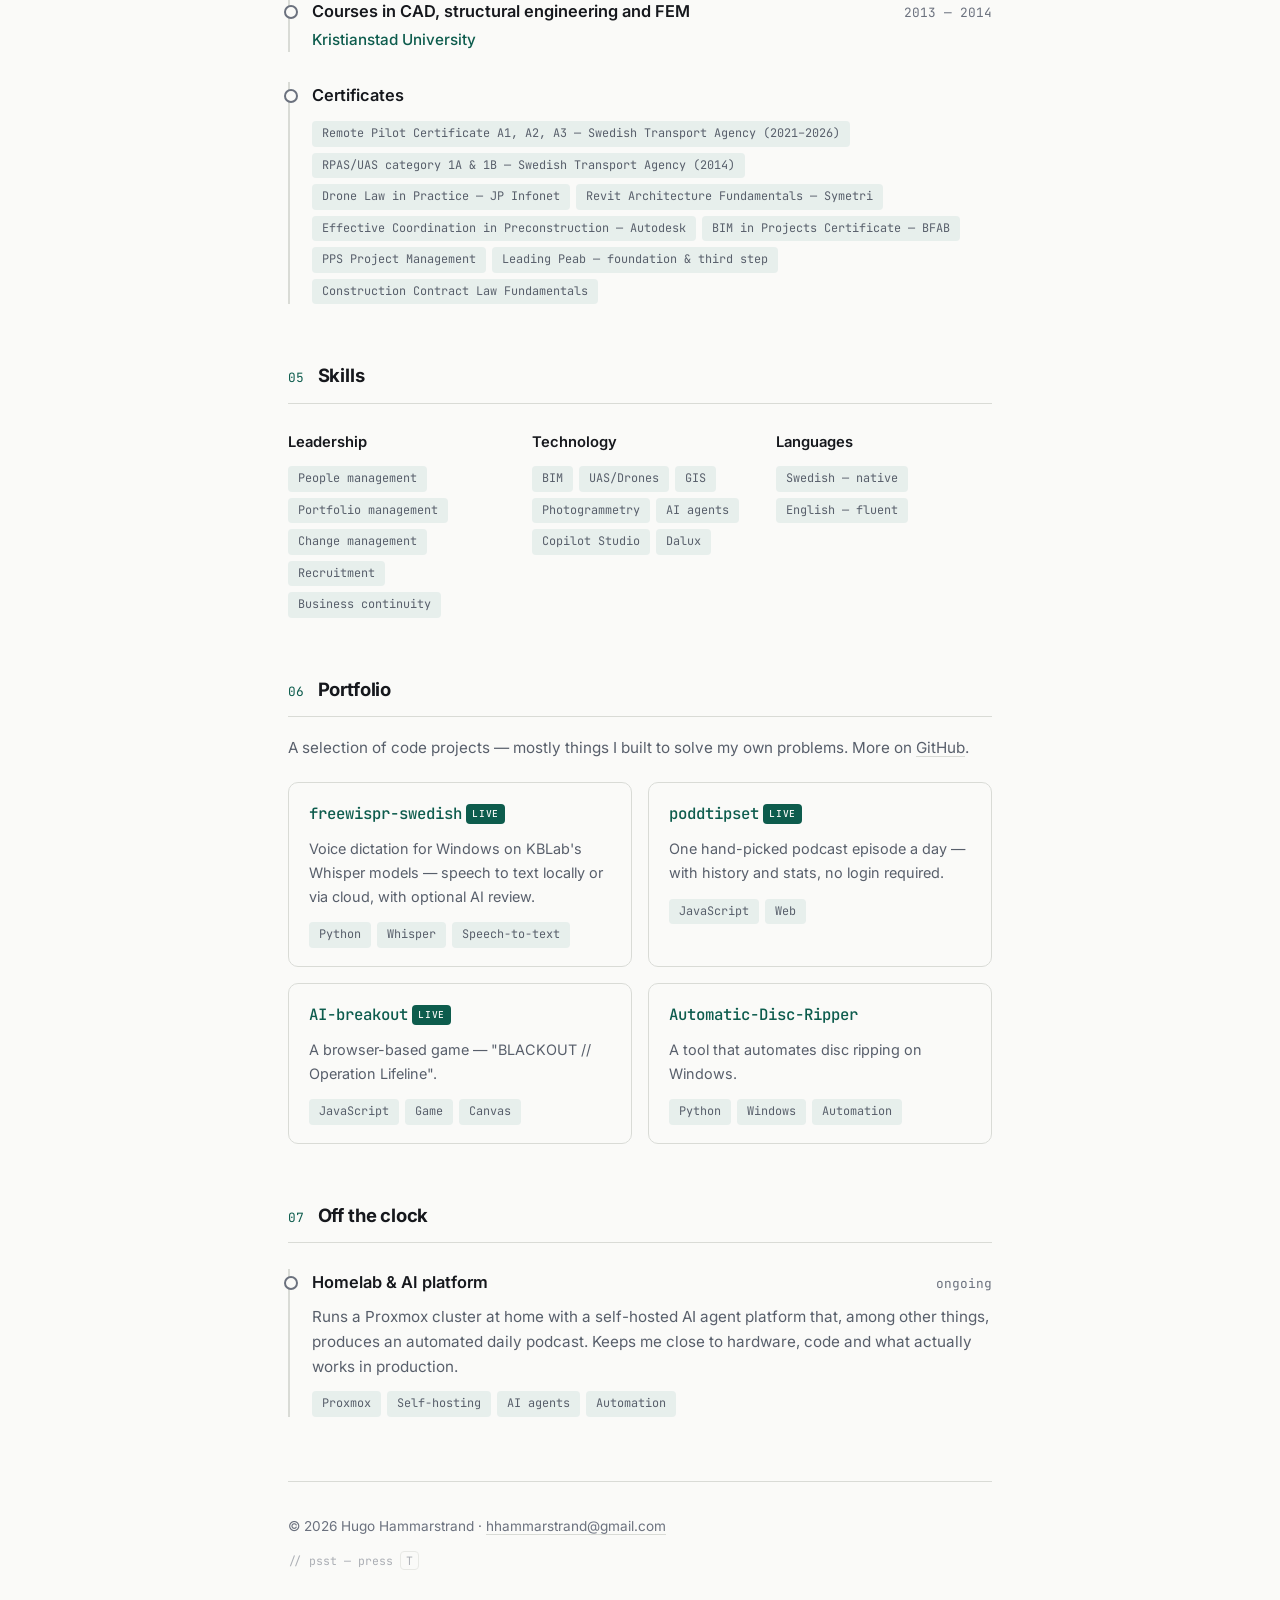
==== commit 01c5bf89: "Reframe AI work: hackathons, hands-on building and team capability "Drives AI adoption in operations" ====
--- a/en/index.html
+++ b/en/index.html
@@ -64,8 +64,8 @@
         Experienced leader at the intersection of technology, innovation and business
         development. Built the Peab Group's drone operations from two to nearly one
         hundred pilots in two years. Currently leads a team of five specialists, runs
-        the business area's development portfolio and drives AI adoption in day-to-day
-        operations. At home in complex, regulated environments — creates structure and
+        the business area's development portfolio and builds AI capability through
+        hackathons and hands-on work. At home in complex, regulated environments — creates structure and
         direction when conditions keep shifting.
       </p>
       <ul class="contact">
@@ -94,13 +94,14 @@
             against business goals, tracks outcomes and ensures delivery using the PPS
             framework. Responsible for the business area's continuity plan and for drone
             operations across the entire Peab Group, including regulations, safety and
-            compliance. Drives digitalisation and AI adoption in operations, including
-            Copilot Studio agents and Dalux integrations. Works closely with technical
+            compliance. Builds AI capability across the organisation through hackathons
+            and within the team, exploring the technology hands-on — including Copilot
+            Studio agents and Dalux integrations. Works closely with technical
             specialists on architecture decisions, priorities and technical debt in
             the digital stack supporting production.
           </p>
           <ul class="tags">
-            <li>Leadership</li><li>Portfolio management</li><li>PPS</li><li>Business continuity</li><li>AI adoption</li>
+            <li>Leadership</li><li>Portfolio management</li><li>PPS</li><li>Business continuity</li><li>AI</li>
           </ul>
         </article>
 
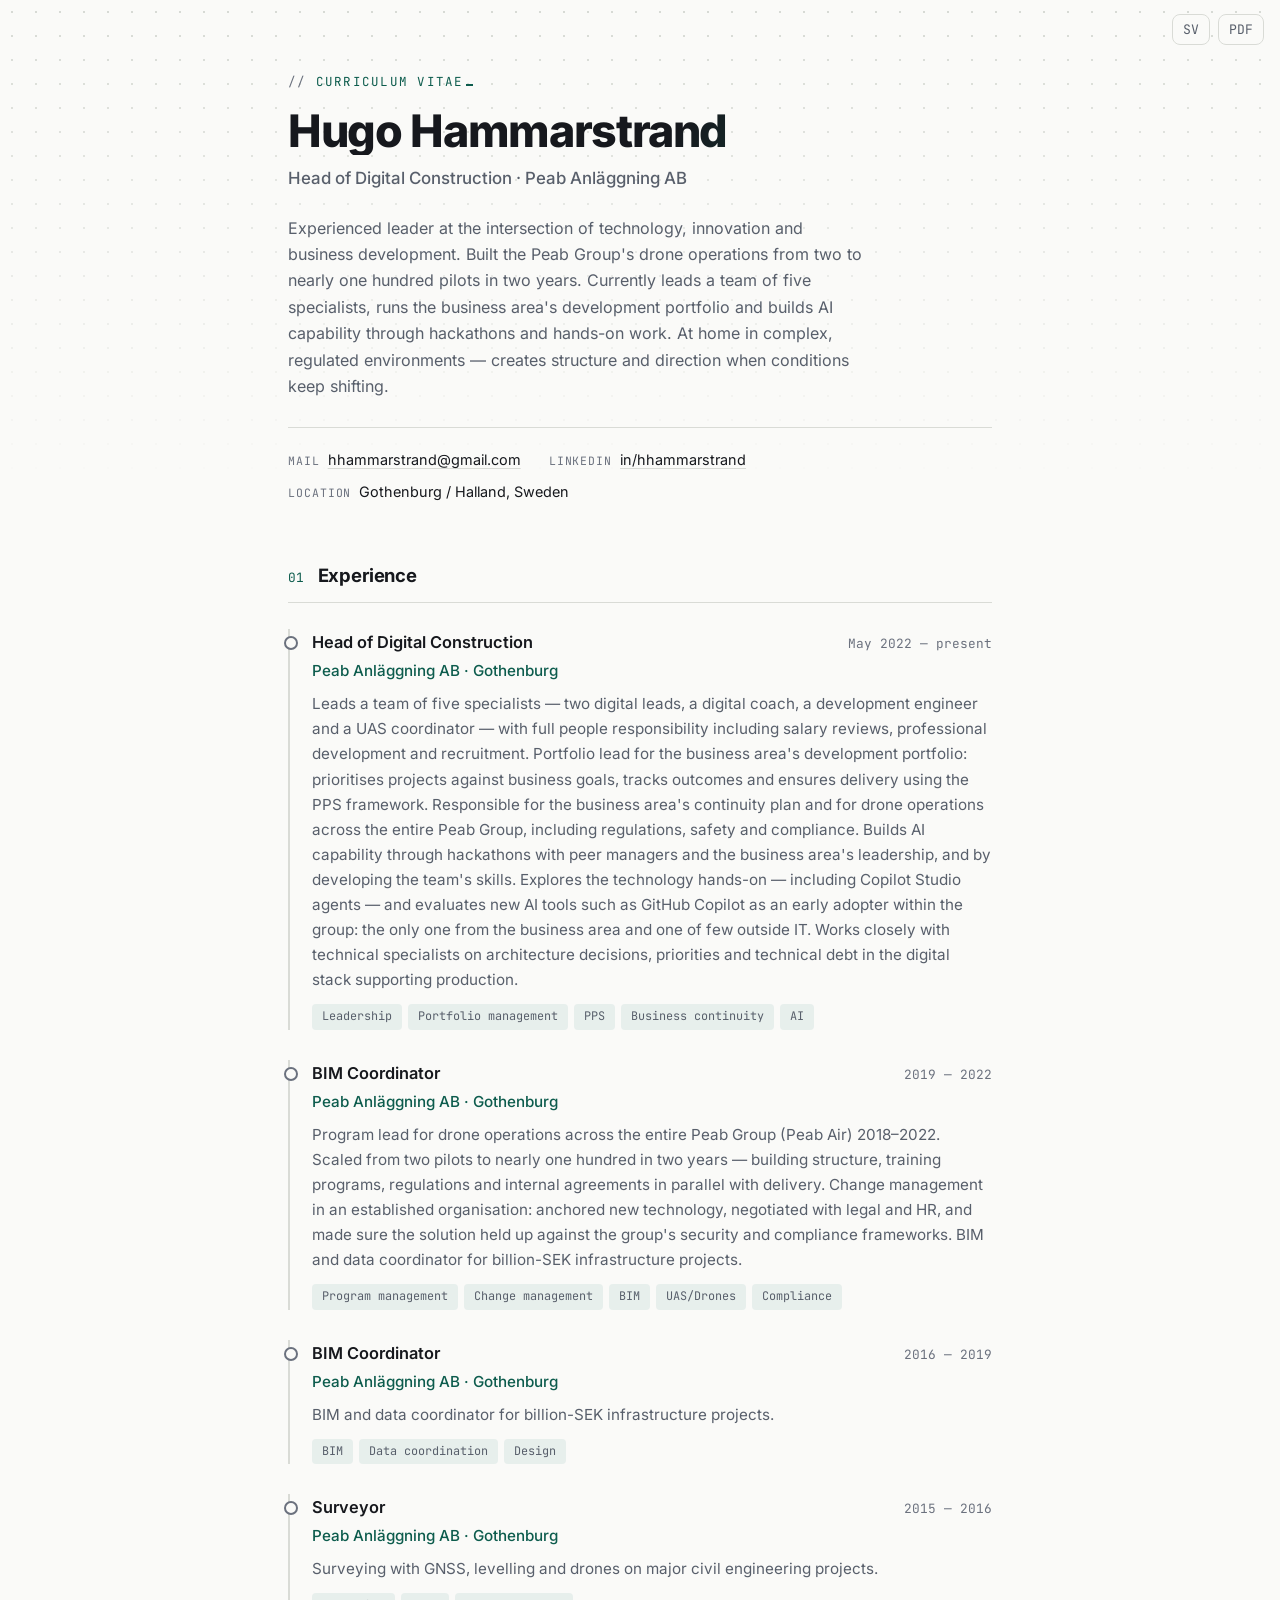
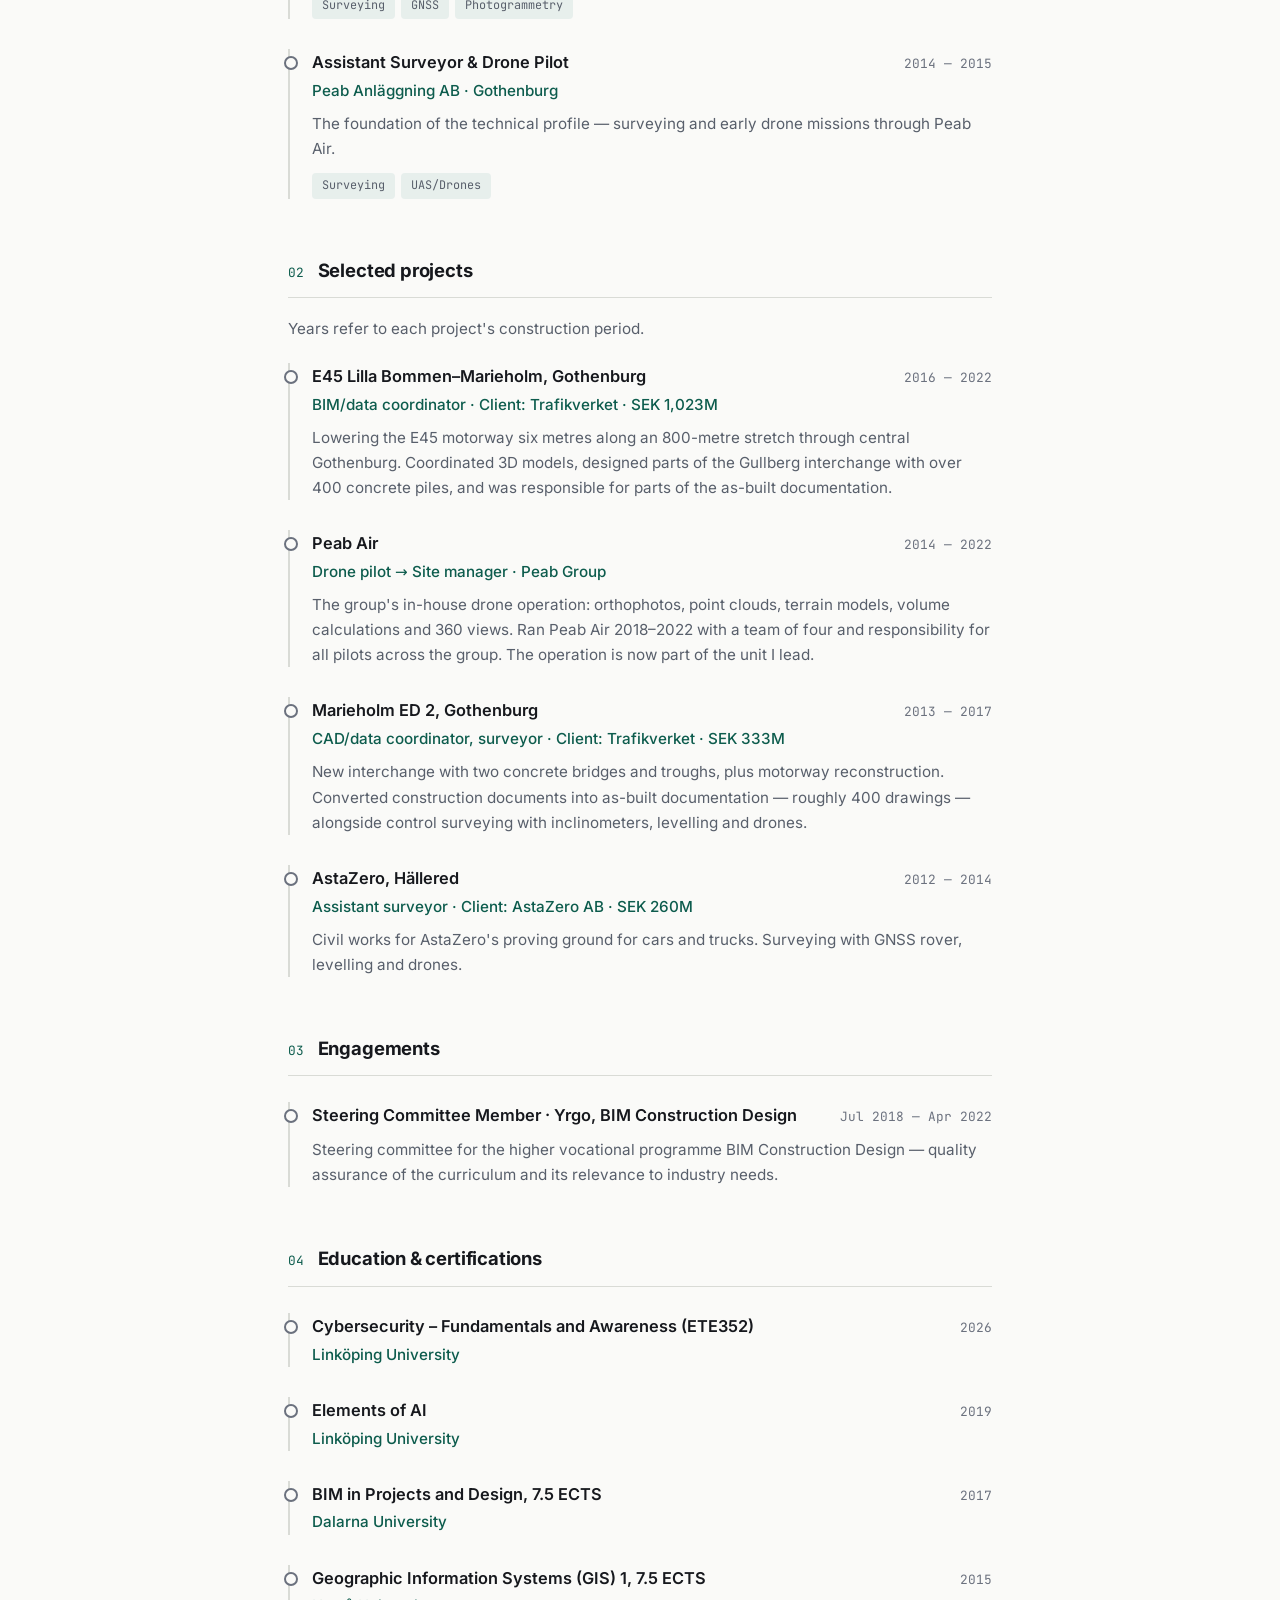
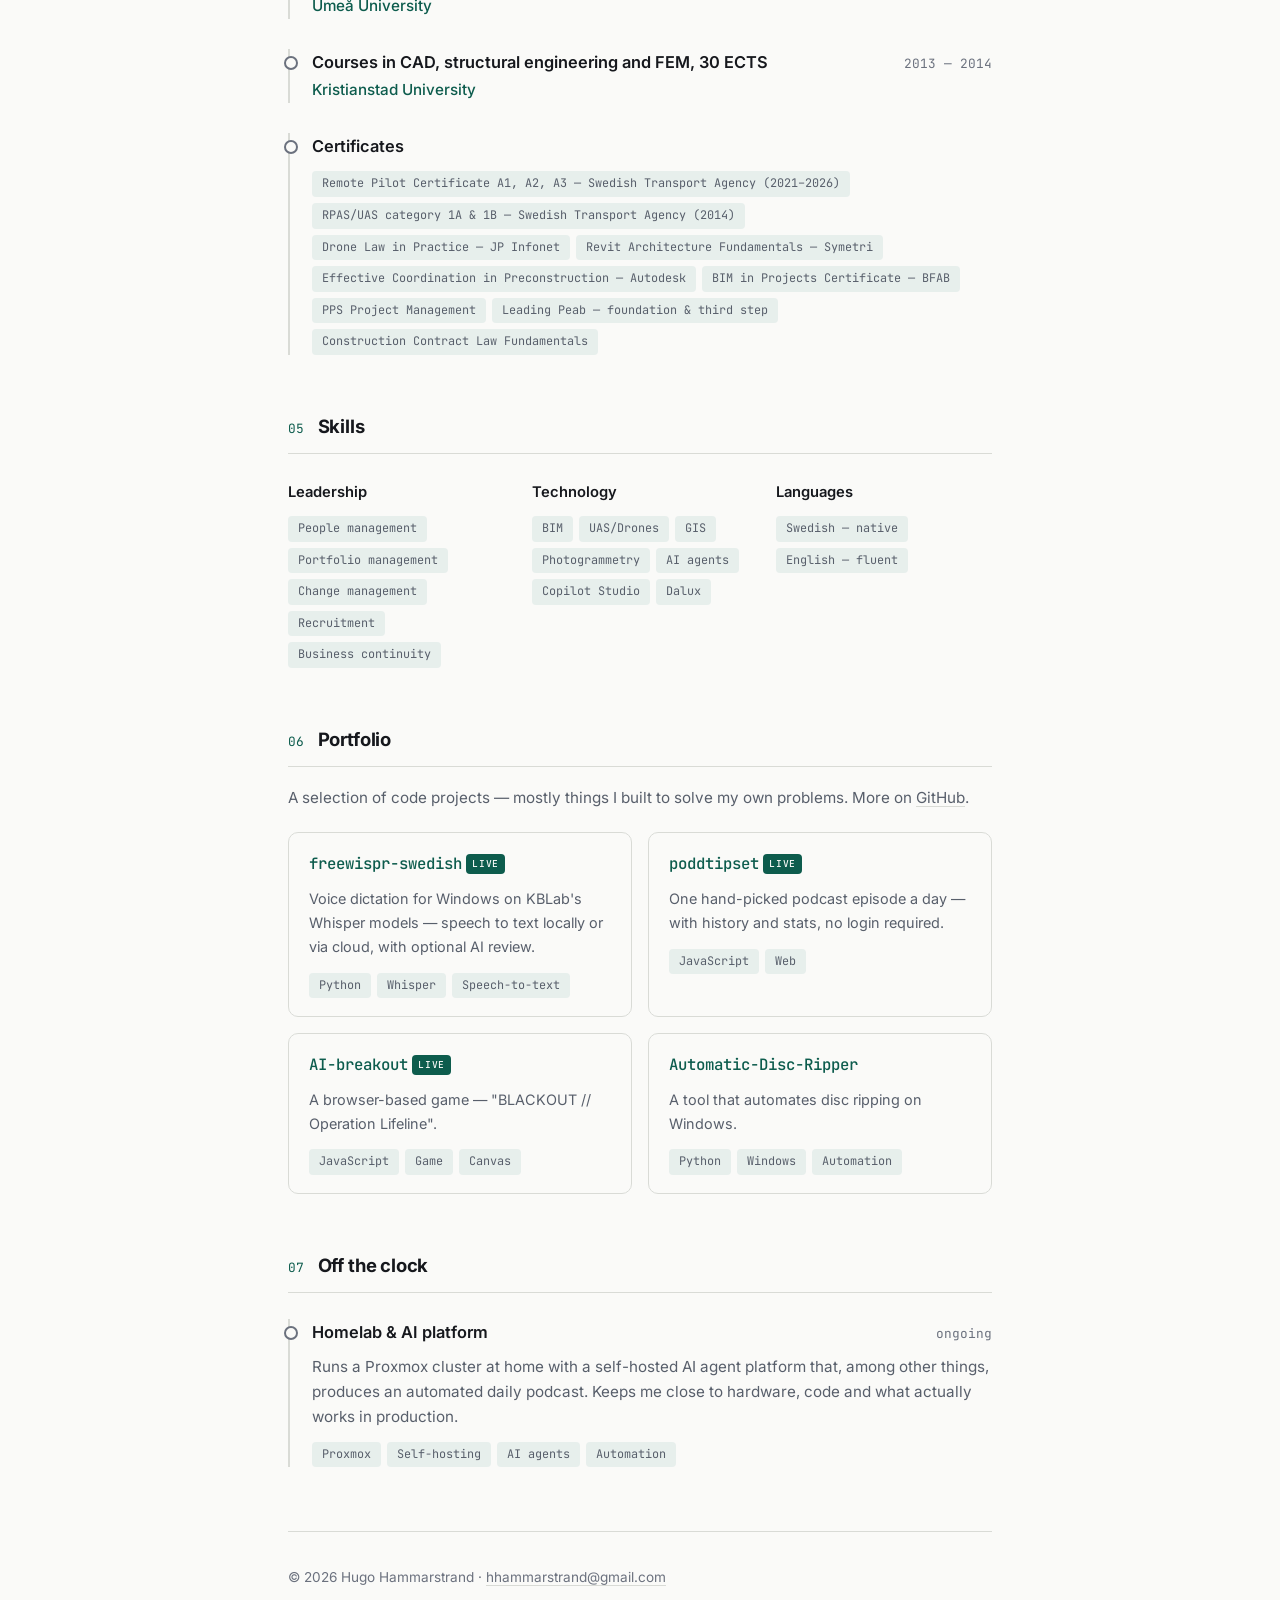
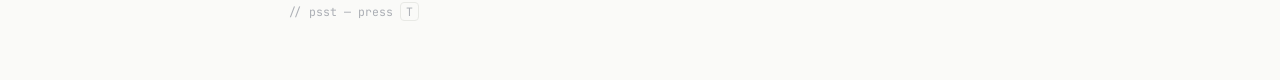
==== commit 18bf1c1e: "Refine AI framing and fix education details - Drop "Dalux integrations" claim from role prose (keep " ====
--- a/en/index.html
+++ b/en/index.html
@@ -94,9 +94,12 @@
             against business goals, tracks outcomes and ensures delivery using the PPS
             framework. Responsible for the business area's continuity plan and for drone
             operations across the entire Peab Group, including regulations, safety and
-            compliance. Builds AI capability across the organisation through hackathons
-            and within the team, exploring the technology hands-on — including Copilot
-            Studio agents and Dalux integrations. Works closely with technical
+            compliance. Builds AI capability through hackathons with peer managers and
+            the business area's leadership, and by developing the team's skills.
+            Explores the technology hands-on — including Copilot Studio agents — and
+            evaluates new AI tools such as GitHub Copilot as an early adopter within
+            the group: the only one from the business area and one of few outside IT.
+            Works closely with technical
             specialists on architecture decisions, priorities and technical debt in
             the digital stack supporting production.
           </p>
@@ -280,7 +283,7 @@
 
         <article class="entry">
           <div class="entry-header">
-            <h3>Courses in CAD, structural engineering and FEM</h3>
+            <h3>Courses in CAD, structural engineering and FEM, 30 ECTS</h3>
             <span class="period">2013 — 2014</span>
           </div>
           <p class="org">Kristianstad University</p>
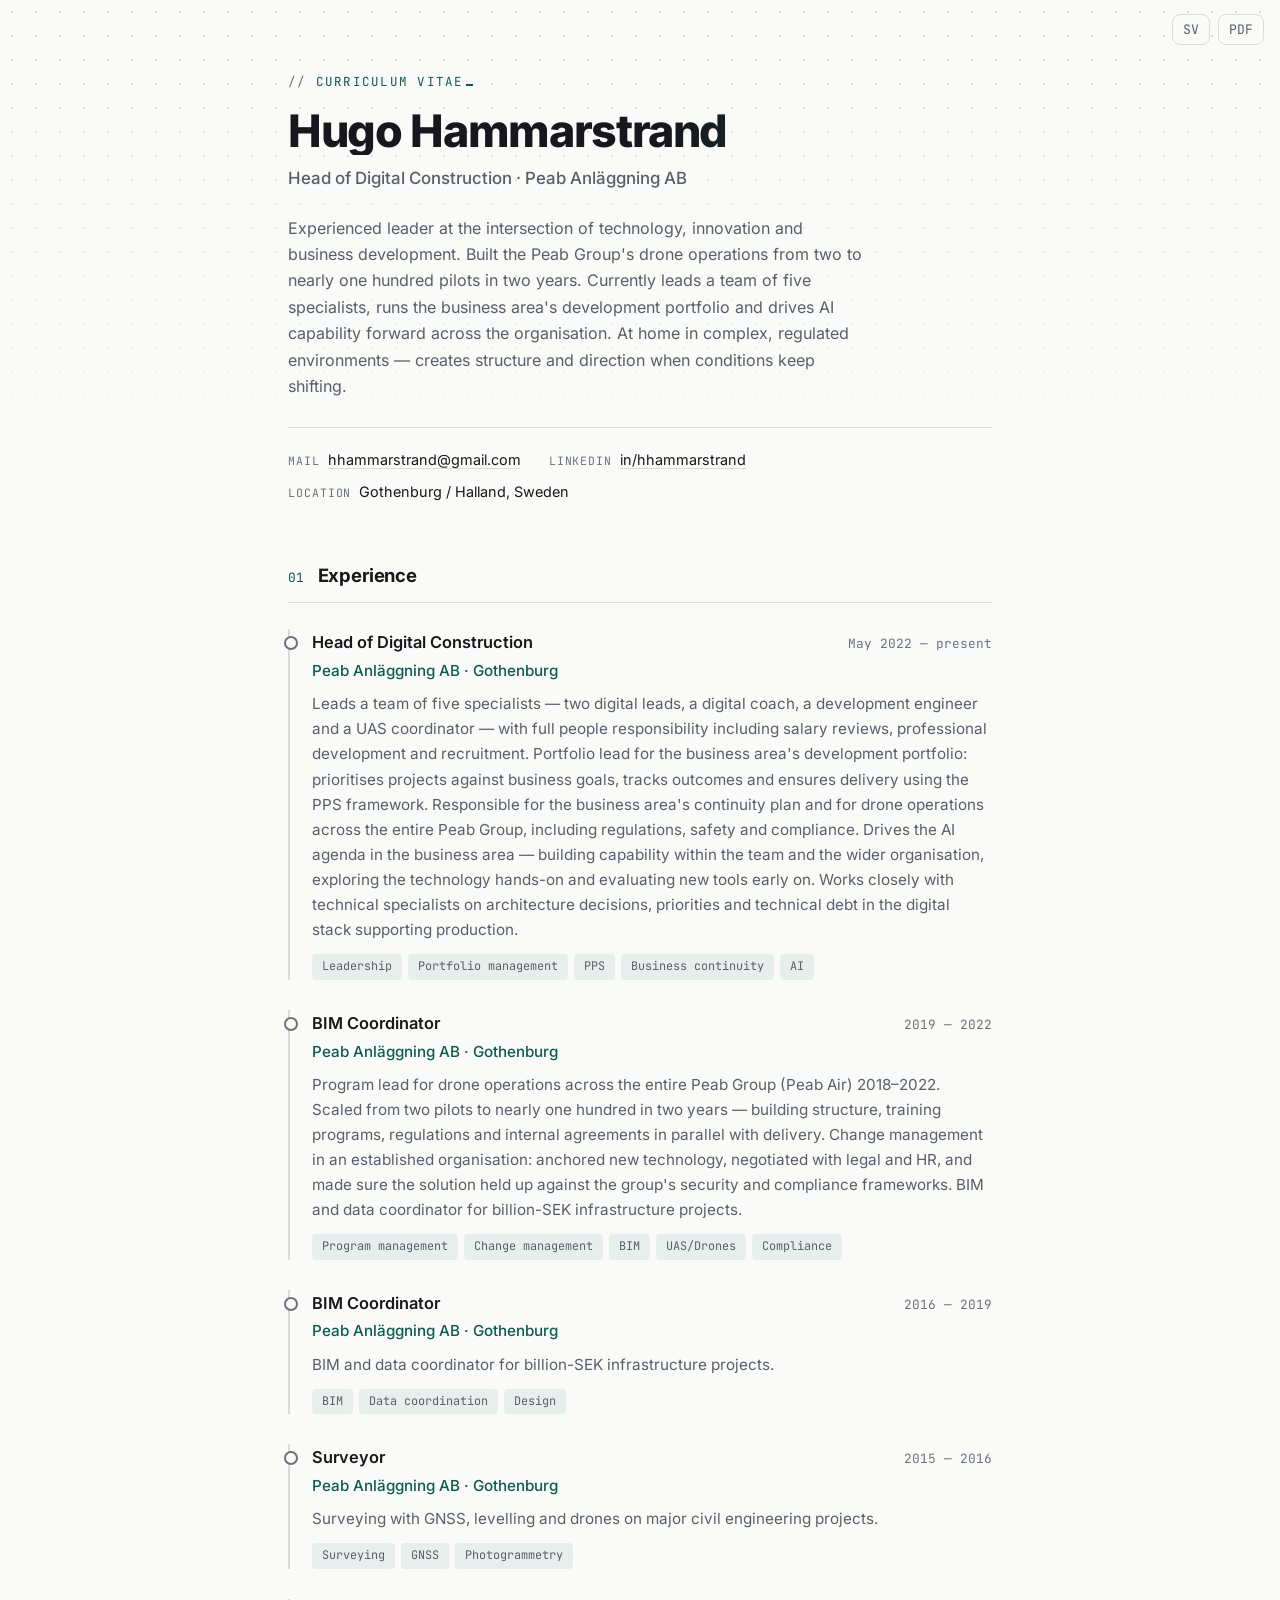
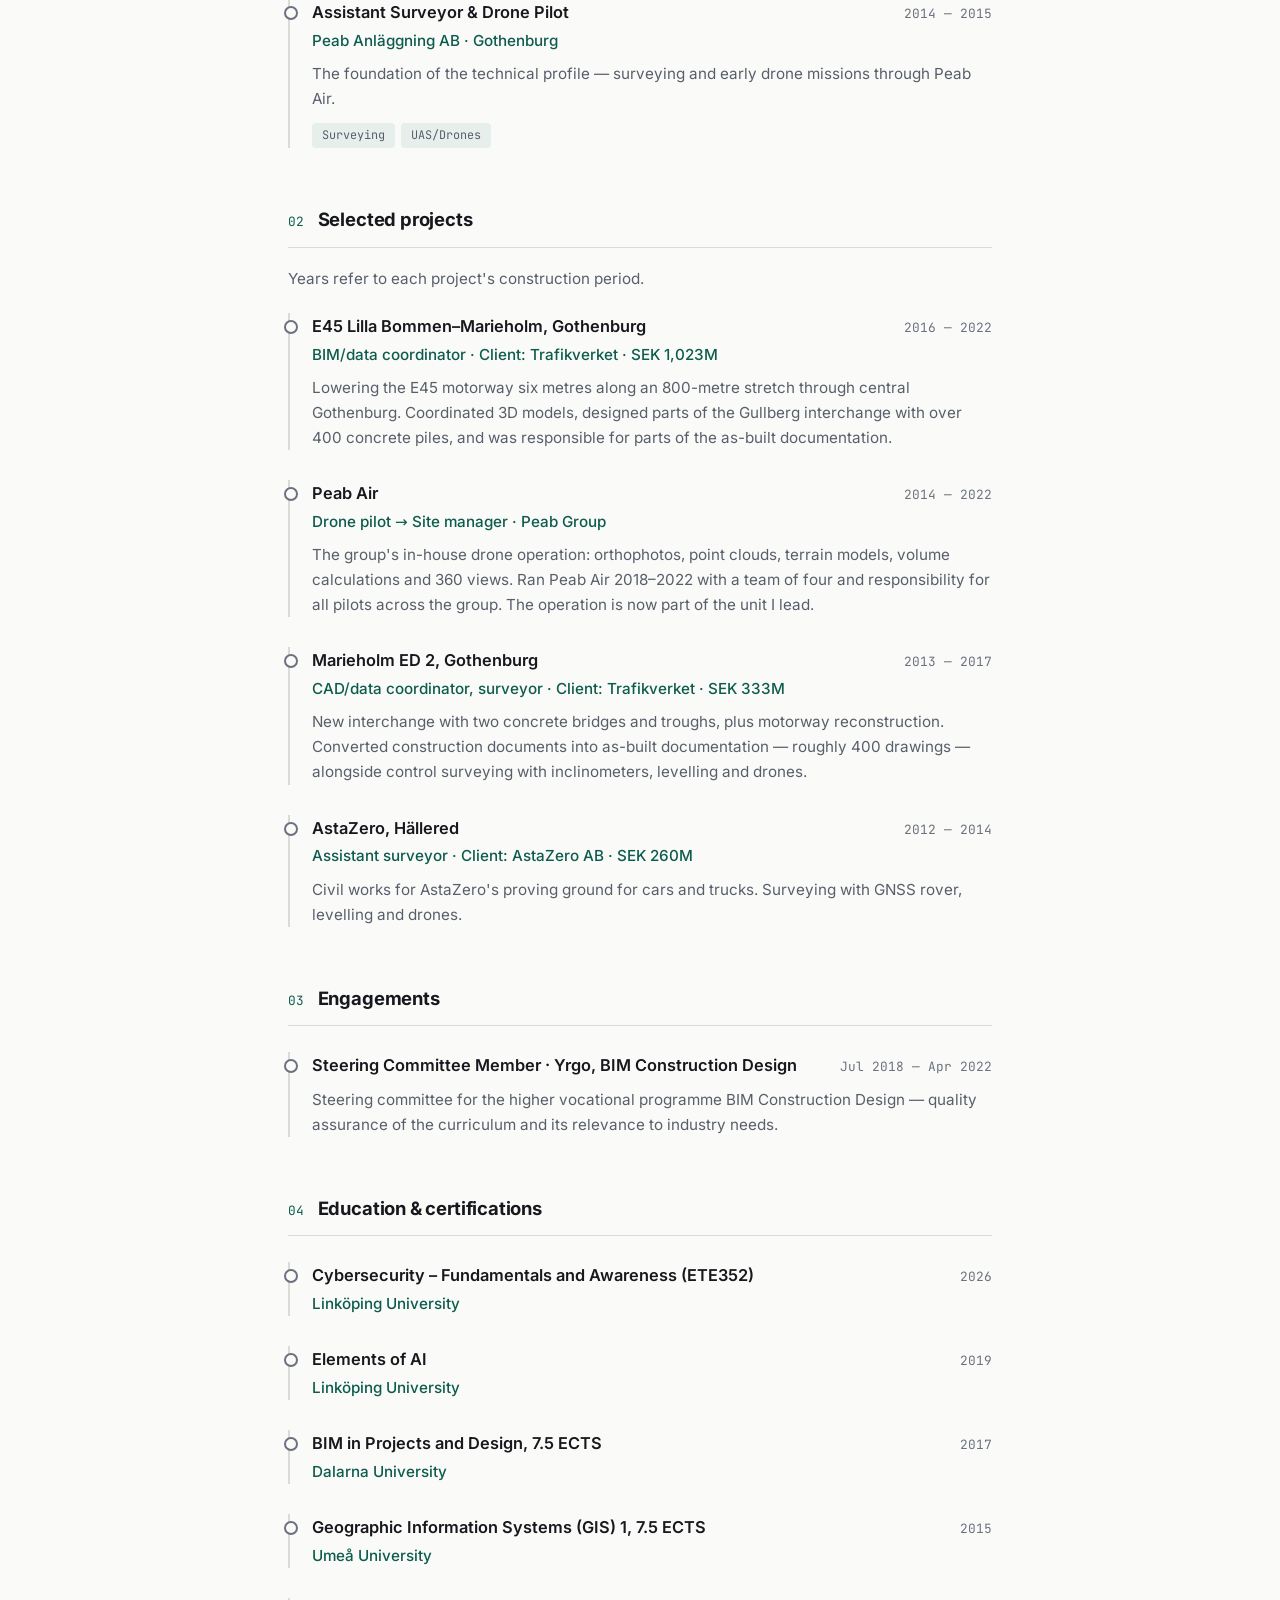
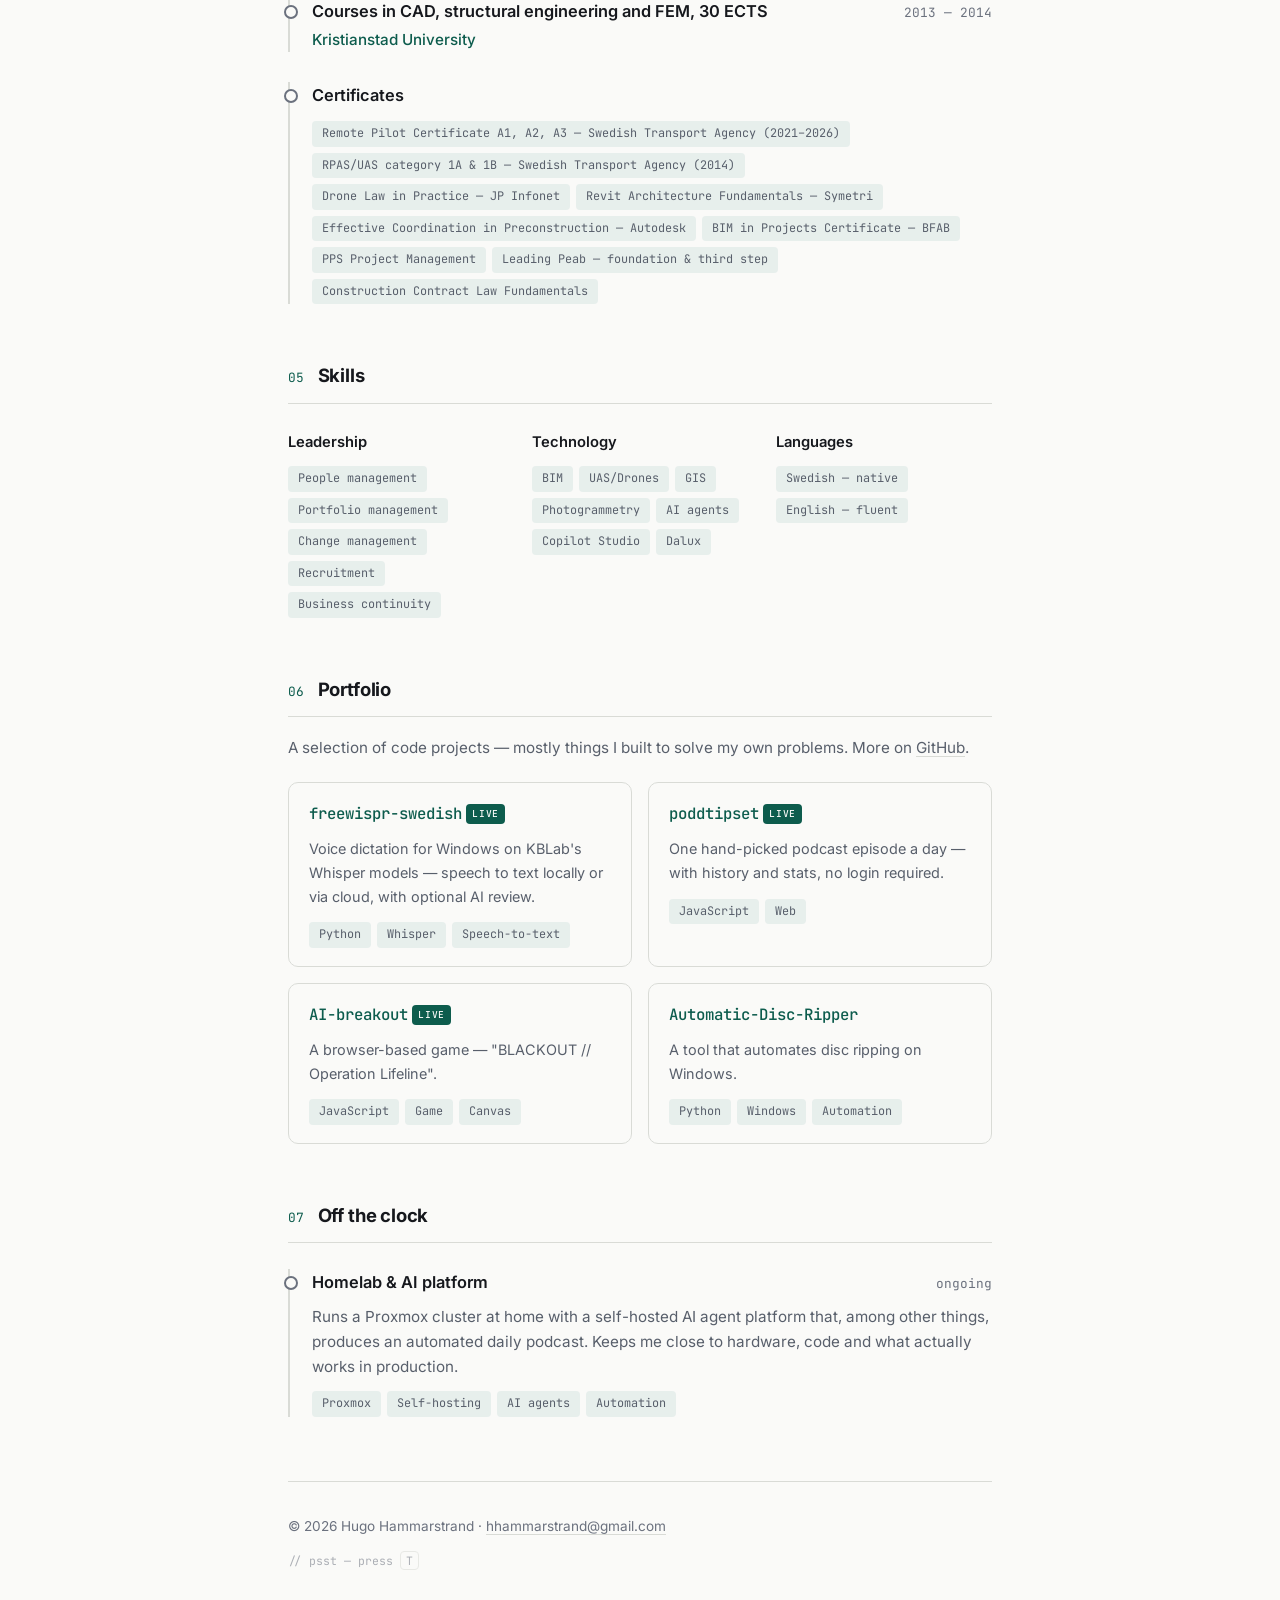
==== commit fddd28f8: "Generalise AI-competence phrasing Replace the specific hackathon / early-adopter / GitHub Copilot cl" ====
--- a/en/index.html
+++ b/en/index.html
@@ -64,8 +64,8 @@
         Experienced leader at the intersection of technology, innovation and business
         development. Built the Peab Group's drone operations from two to nearly one
         hundred pilots in two years. Currently leads a team of five specialists, runs
-        the business area's development portfolio and builds AI capability through
-        hackathons and hands-on work. At home in complex, regulated environments — creates structure and
+        the business area's development portfolio and drives AI capability forward
+        across the organisation. At home in complex, regulated environments — creates structure and
         direction when conditions keep shifting.
       </p>
       <ul class="contact">
@@ -94,11 +94,9 @@
             against business goals, tracks outcomes and ensures delivery using the PPS
             framework. Responsible for the business area's continuity plan and for drone
             operations across the entire Peab Group, including regulations, safety and
-            compliance. Builds AI capability through hackathons with peer managers and
-            the business area's leadership, and by developing the team's skills.
-            Explores the technology hands-on — including Copilot Studio agents — and
-            evaluates new AI tools such as GitHub Copilot as an early adopter within
-            the group: the only one from the business area and one of few outside IT.
+            compliance. Drives the AI agenda in the business area — building capability
+            within the team and the wider organisation, exploring the technology
+            hands-on and evaluating new tools early on.
             Works closely with technical
             specialists on architecture decisions, priorities and technical debt in
             the digital stack supporting production.
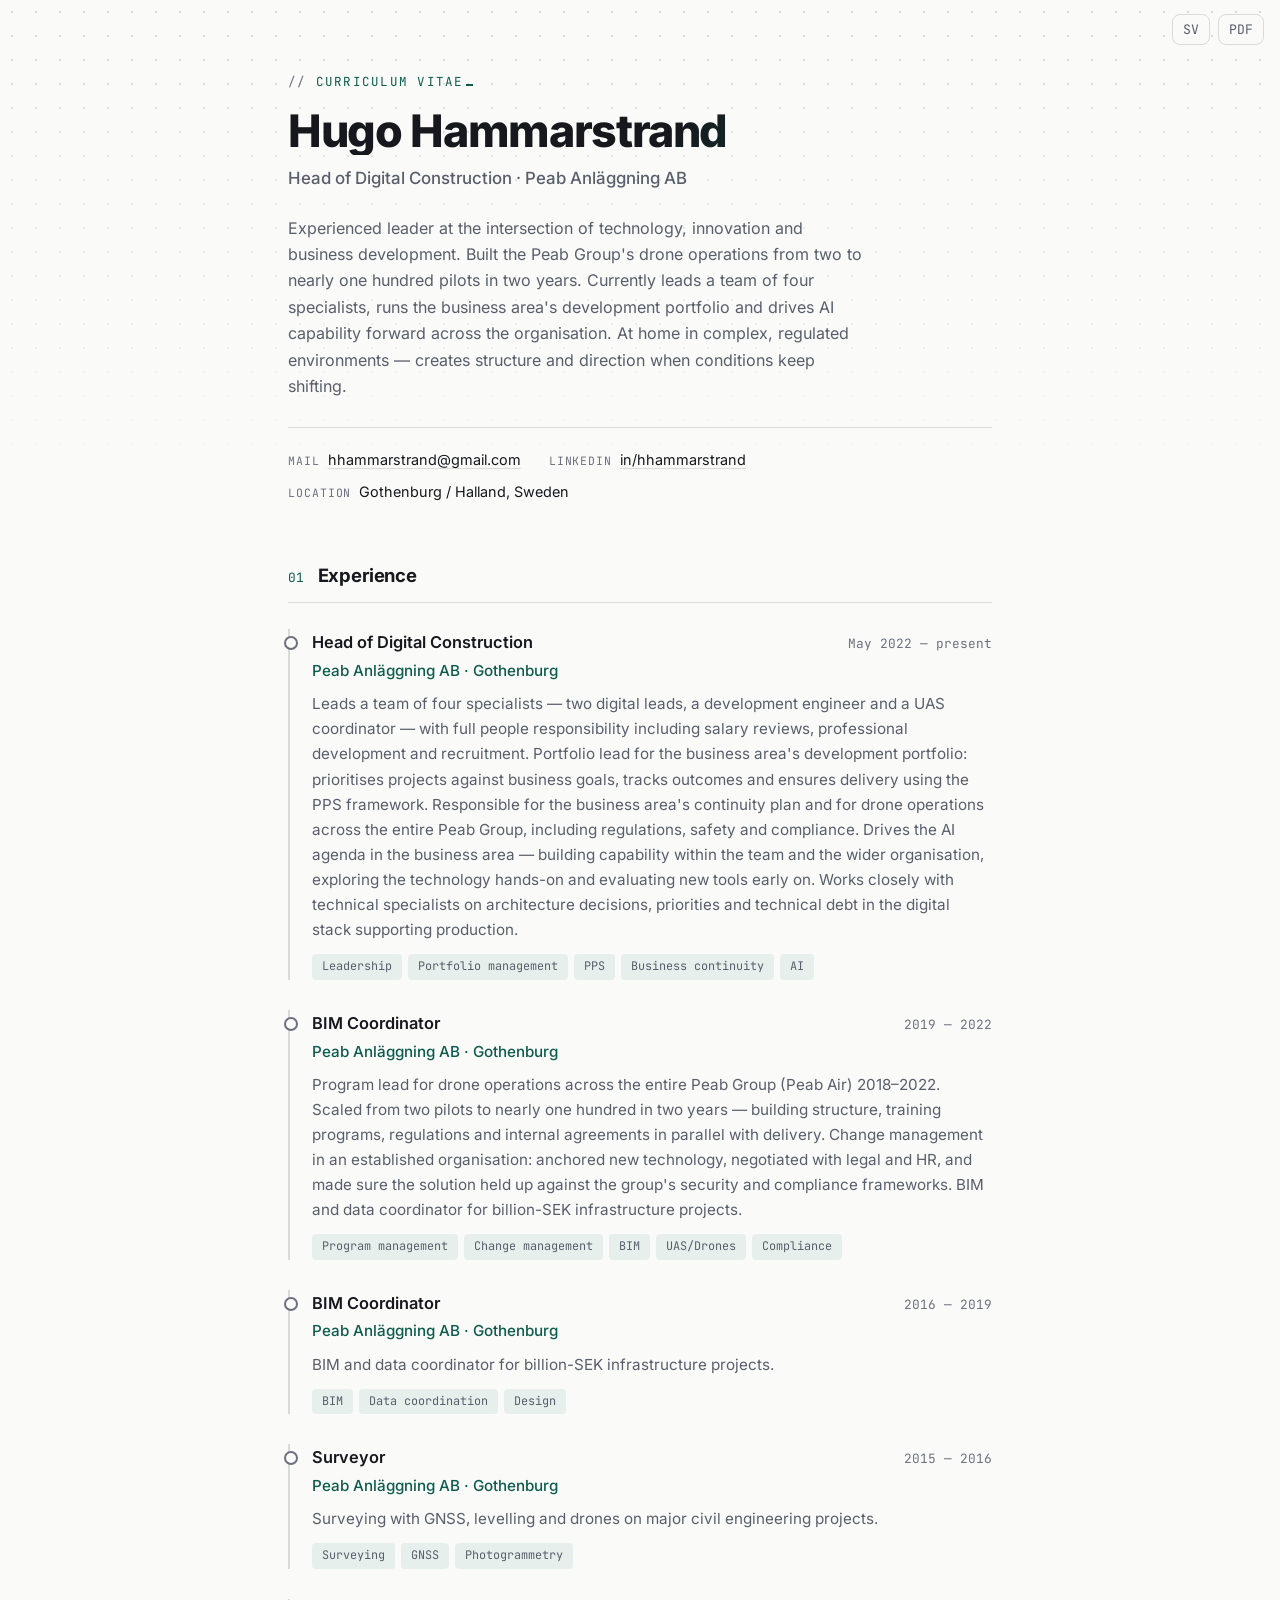
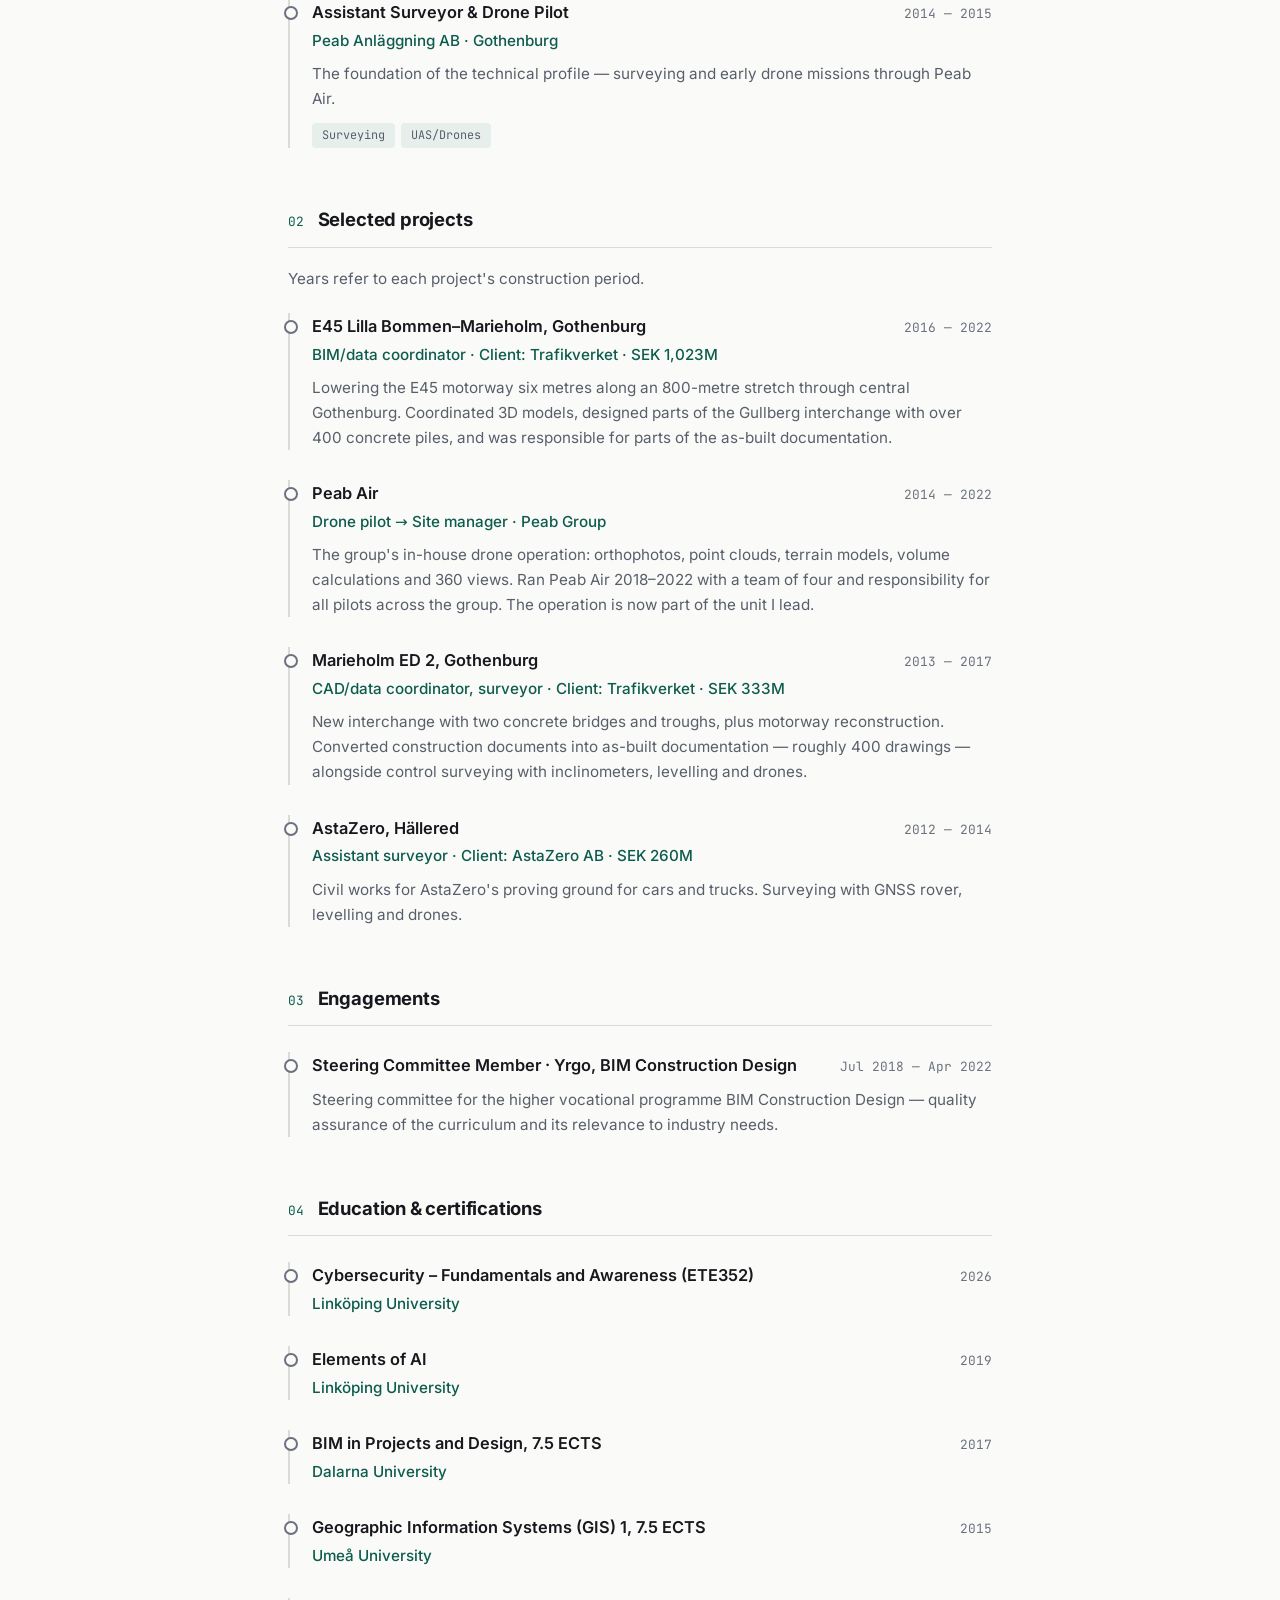
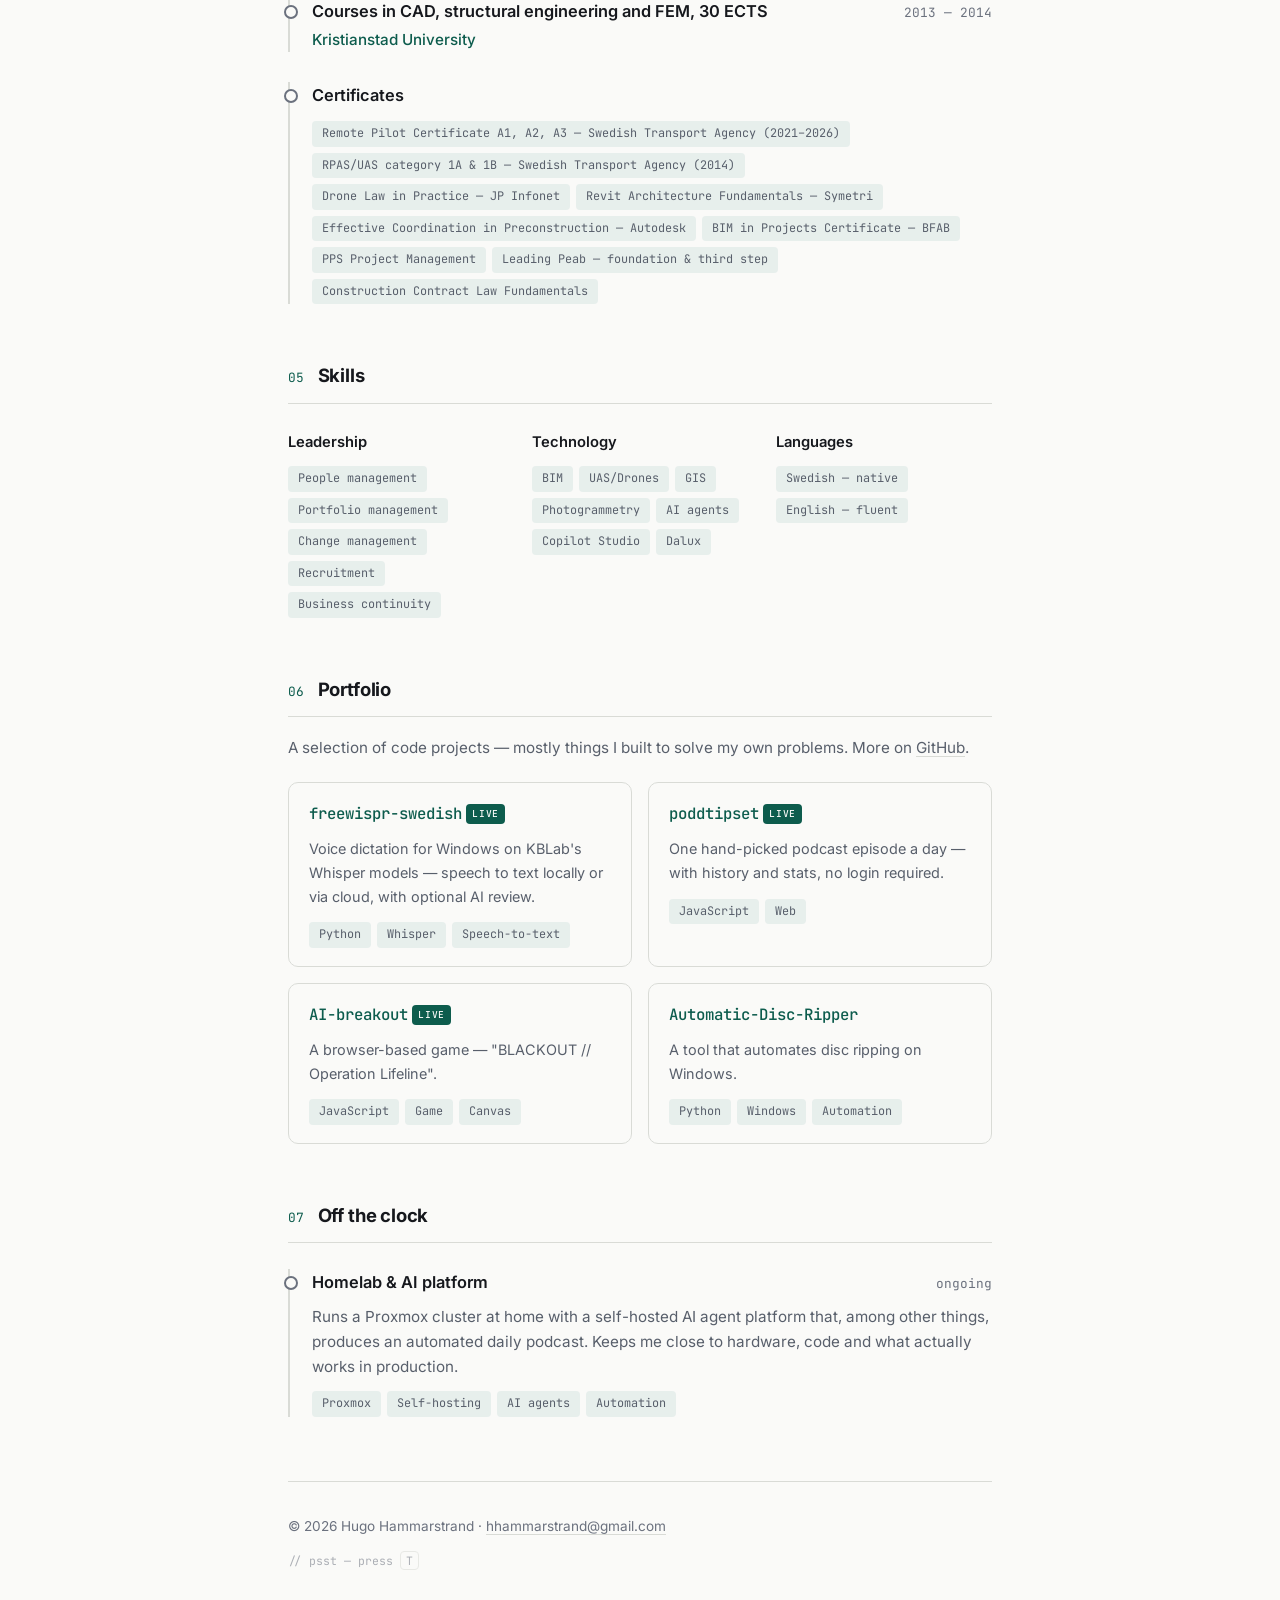
==== commit f323d096: "Remove non-existent digital coach role; team is four specialists Co-Authored-By: Claude Fable 5 <nor" ====
--- a/en/index.html
+++ b/en/index.html
@@ -63,7 +63,7 @@
       <p class="tagline">
         Experienced leader at the intersection of technology, innovation and business
         development. Built the Peab Group's drone operations from two to nearly one
-        hundred pilots in two years. Currently leads a team of five specialists, runs
+        hundred pilots in two years. Currently leads a team of four specialists, runs
         the business area's development portfolio and drives AI capability forward
         across the organisation. At home in complex, regulated environments — creates structure and
         direction when conditions keep shifting.
@@ -87,7 +87,7 @@
           </div>
           <p class="org">Peab Anläggning AB · Gothenburg</p>
           <p>
-            Leads a team of five specialists — two digital leads, a digital coach, a
+            Leads a team of four specialists — two digital leads, a
             development engineer and a UAS coordinator — with full people responsibility
             including salary reviews, professional development and recruitment. Portfolio
             lead for the business area's development portfolio: prioritises projects
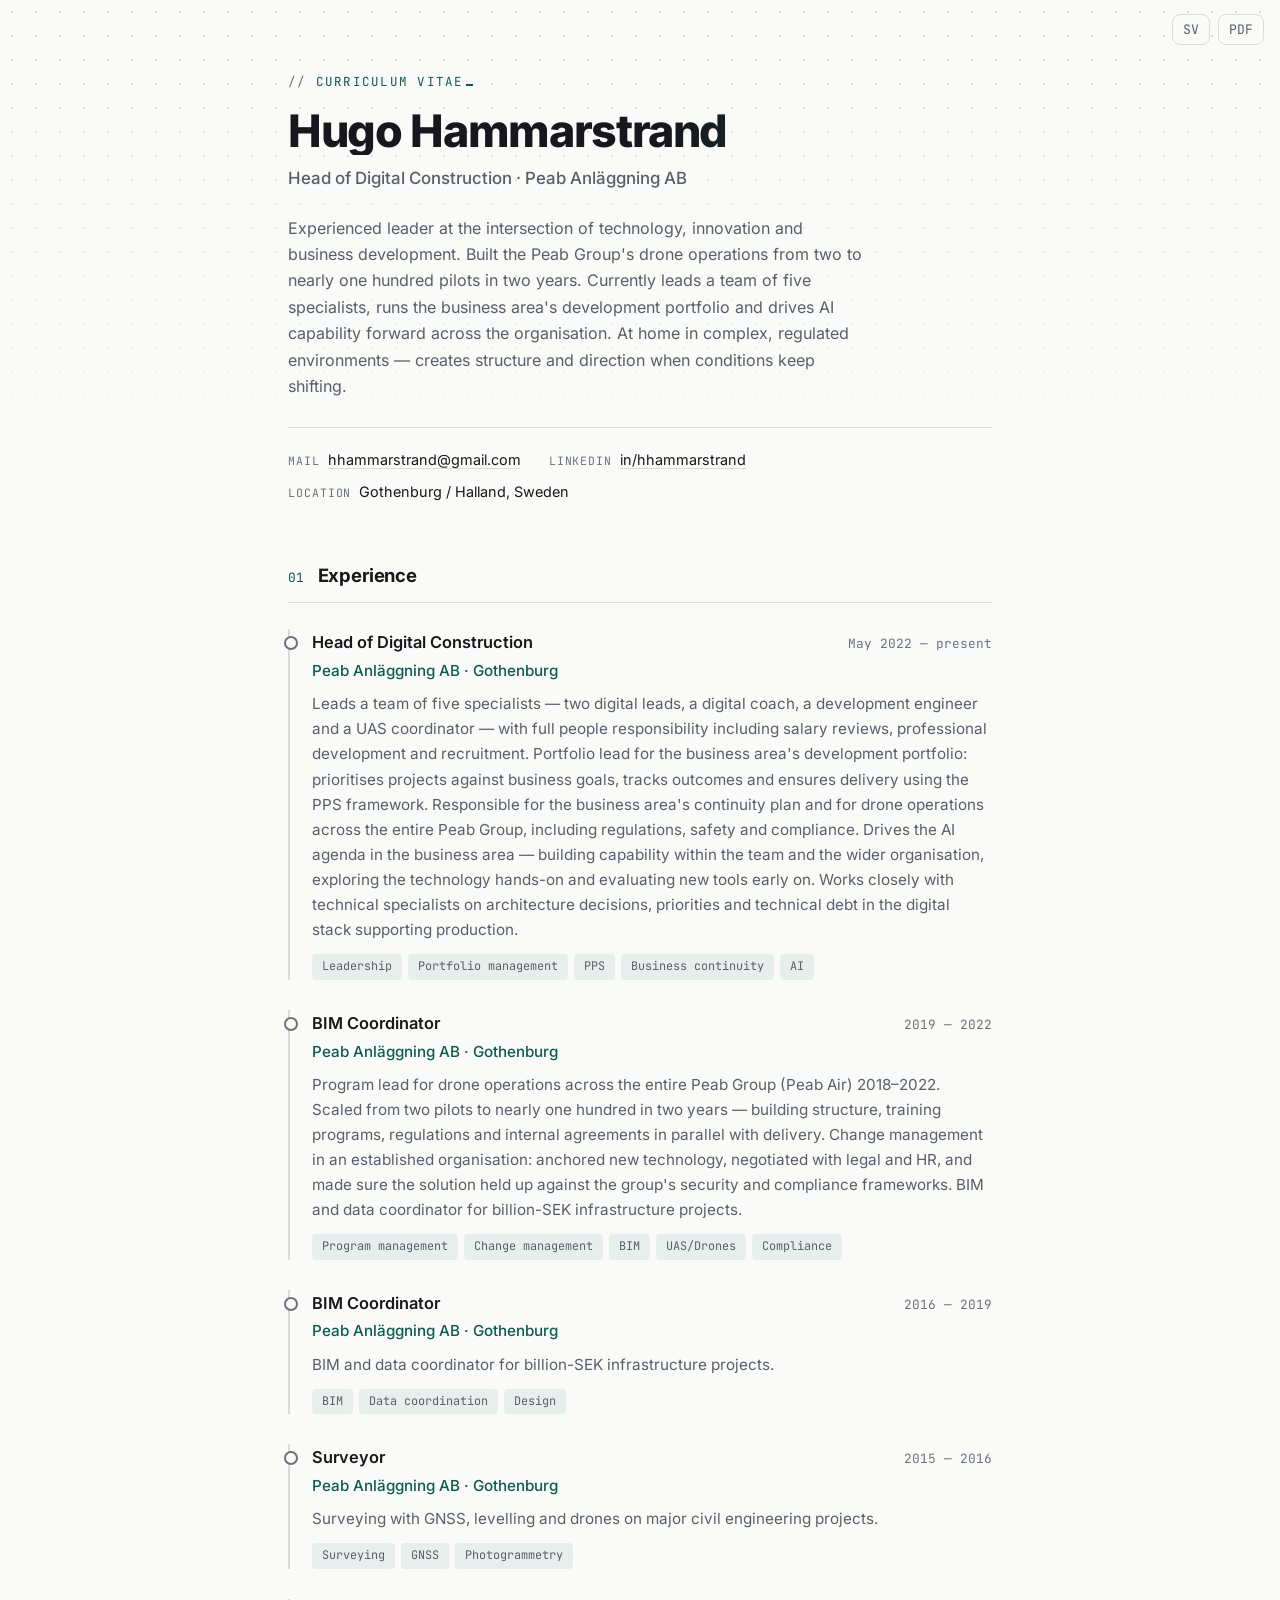
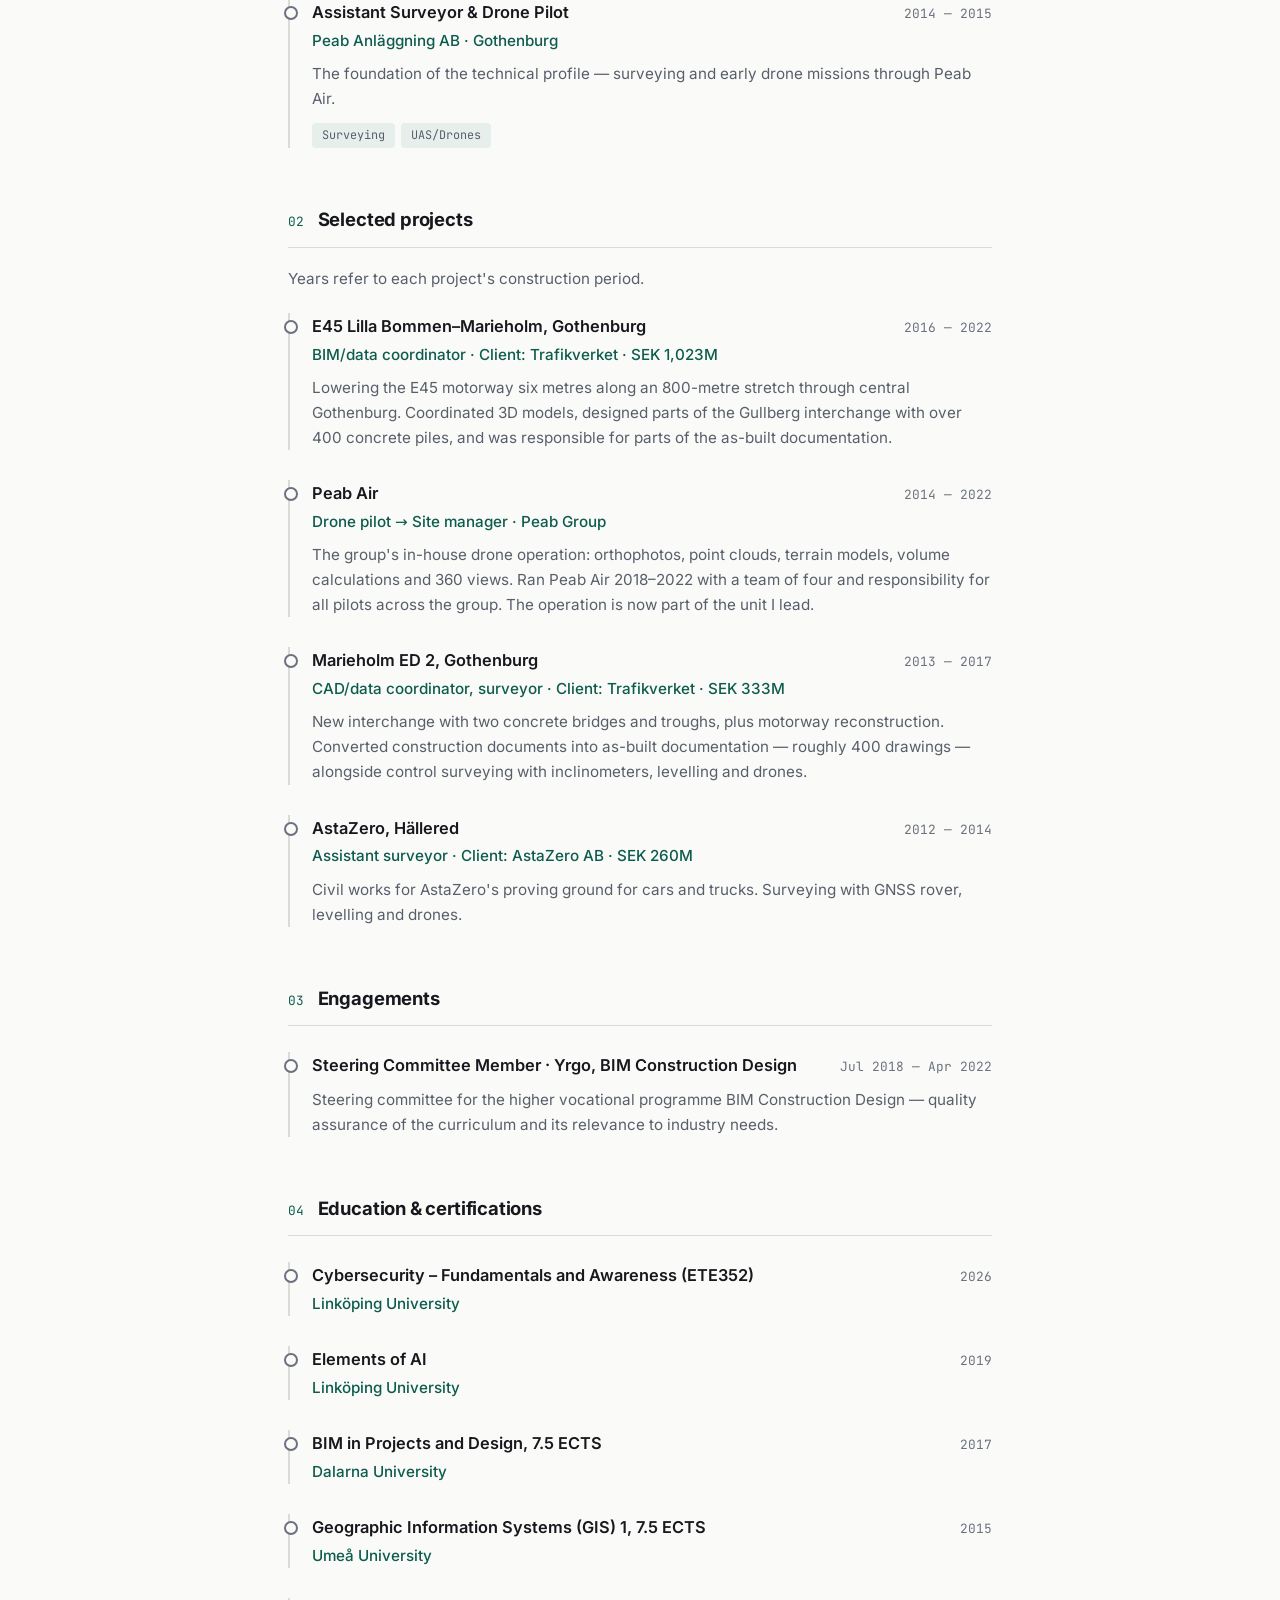
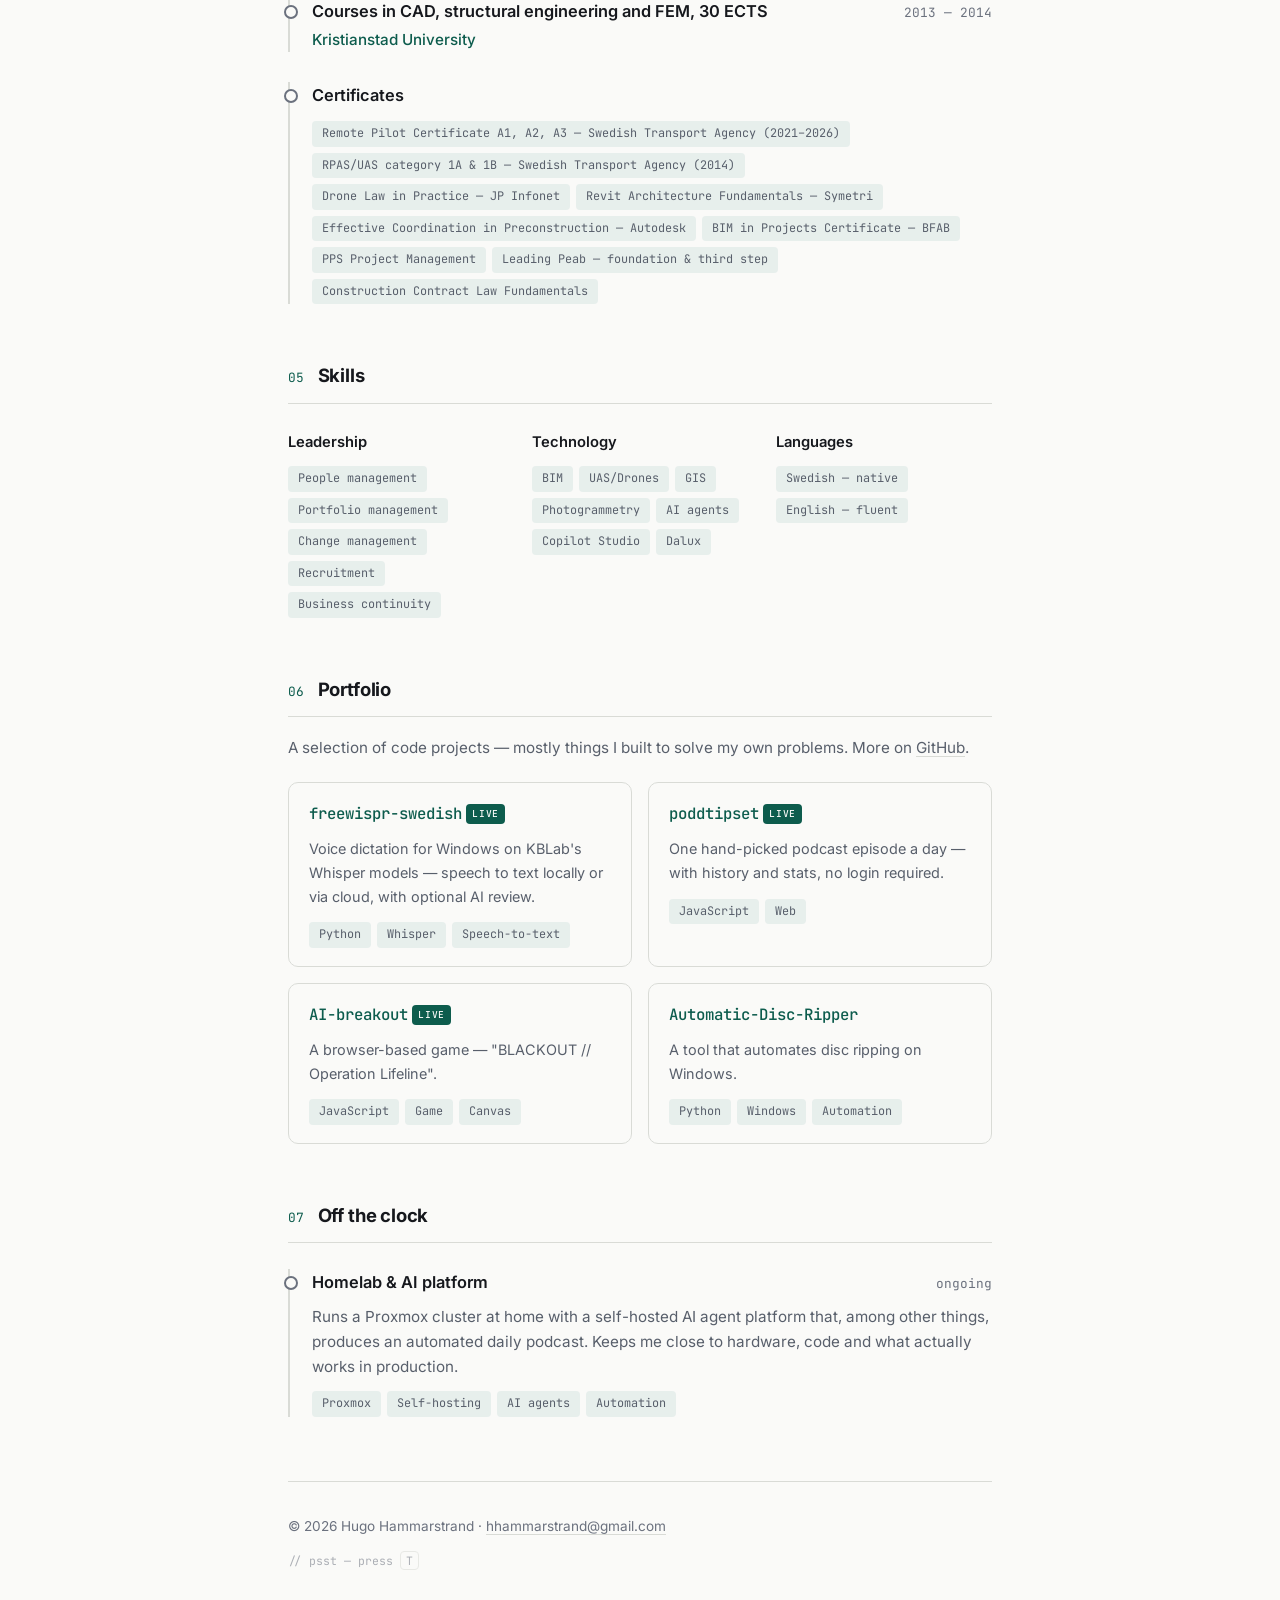
==== commit f35e74ab: "Restore digital coach; team is five specialists Reverts the earlier incorrect removal — the digital " ====
--- a/en/index.html
+++ b/en/index.html
@@ -63,7 +63,7 @@
       <p class="tagline">
         Experienced leader at the intersection of technology, innovation and business
         development. Built the Peab Group's drone operations from two to nearly one
-        hundred pilots in two years. Currently leads a team of four specialists, runs
+        hundred pilots in two years. Currently leads a team of five specialists, runs
         the business area's development portfolio and drives AI capability forward
         across the organisation. At home in complex, regulated environments — creates structure and
         direction when conditions keep shifting.
@@ -87,7 +87,7 @@
           </div>
           <p class="org">Peab Anläggning AB · Gothenburg</p>
           <p>
-            Leads a team of four specialists — two digital leads, a
+            Leads a team of five specialists — two digital leads, a digital coach, a
             development engineer and a UAS coordinator — with full people responsibility
             including salary reviews, professional development and recruitment. Portfolio
             lead for the business area's development portfolio: prioritises projects
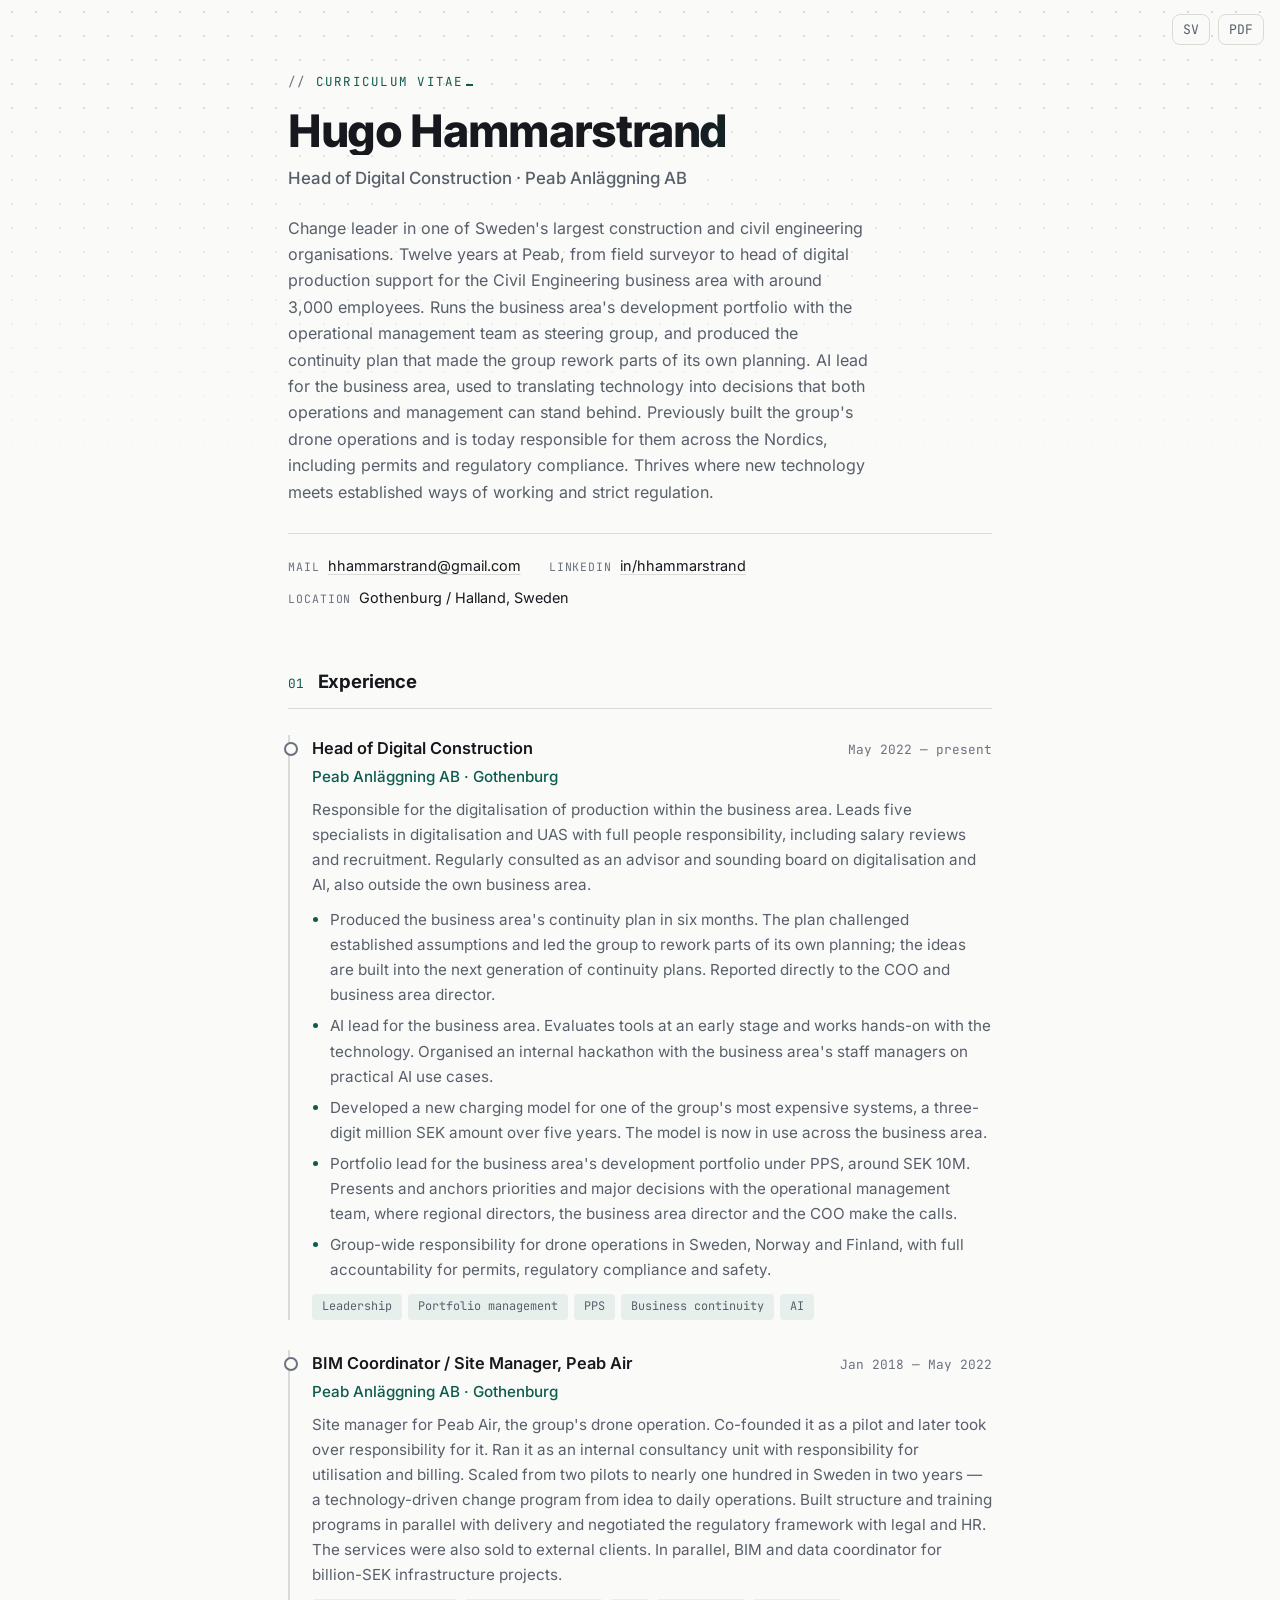
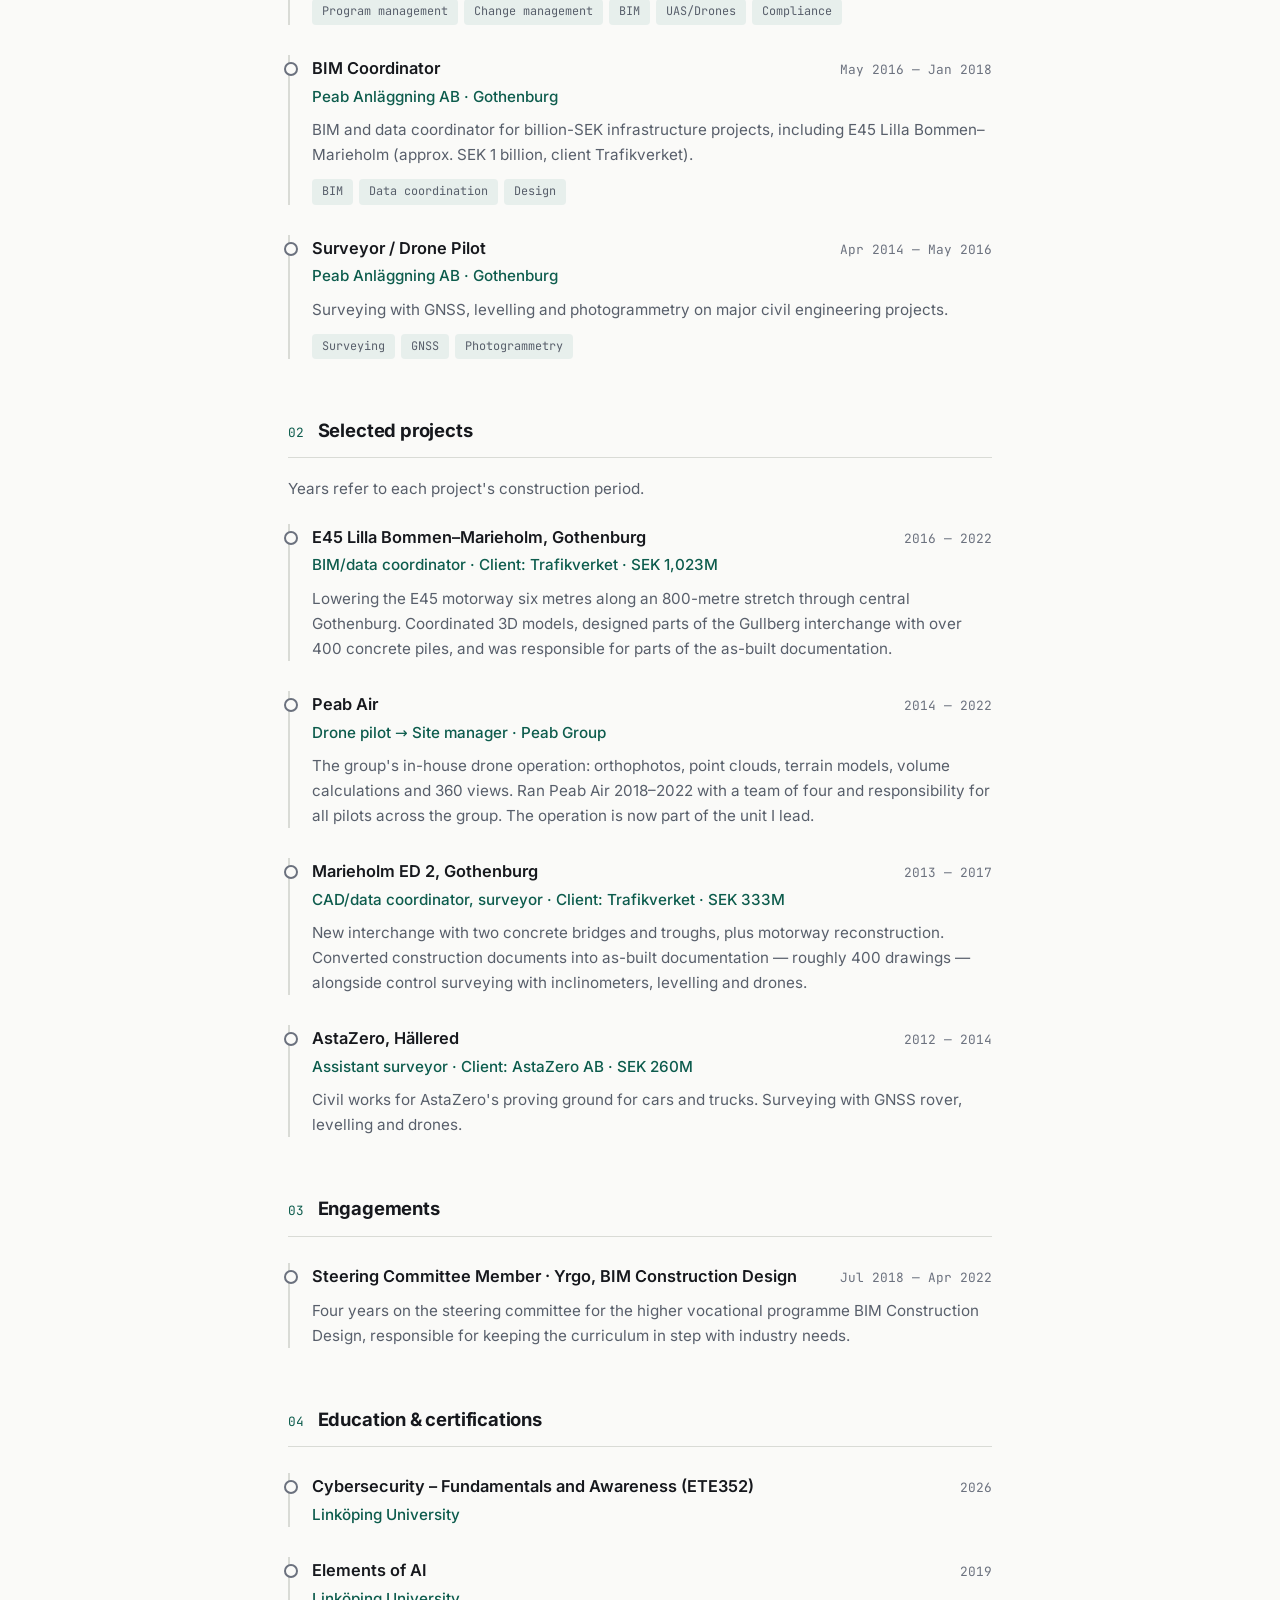
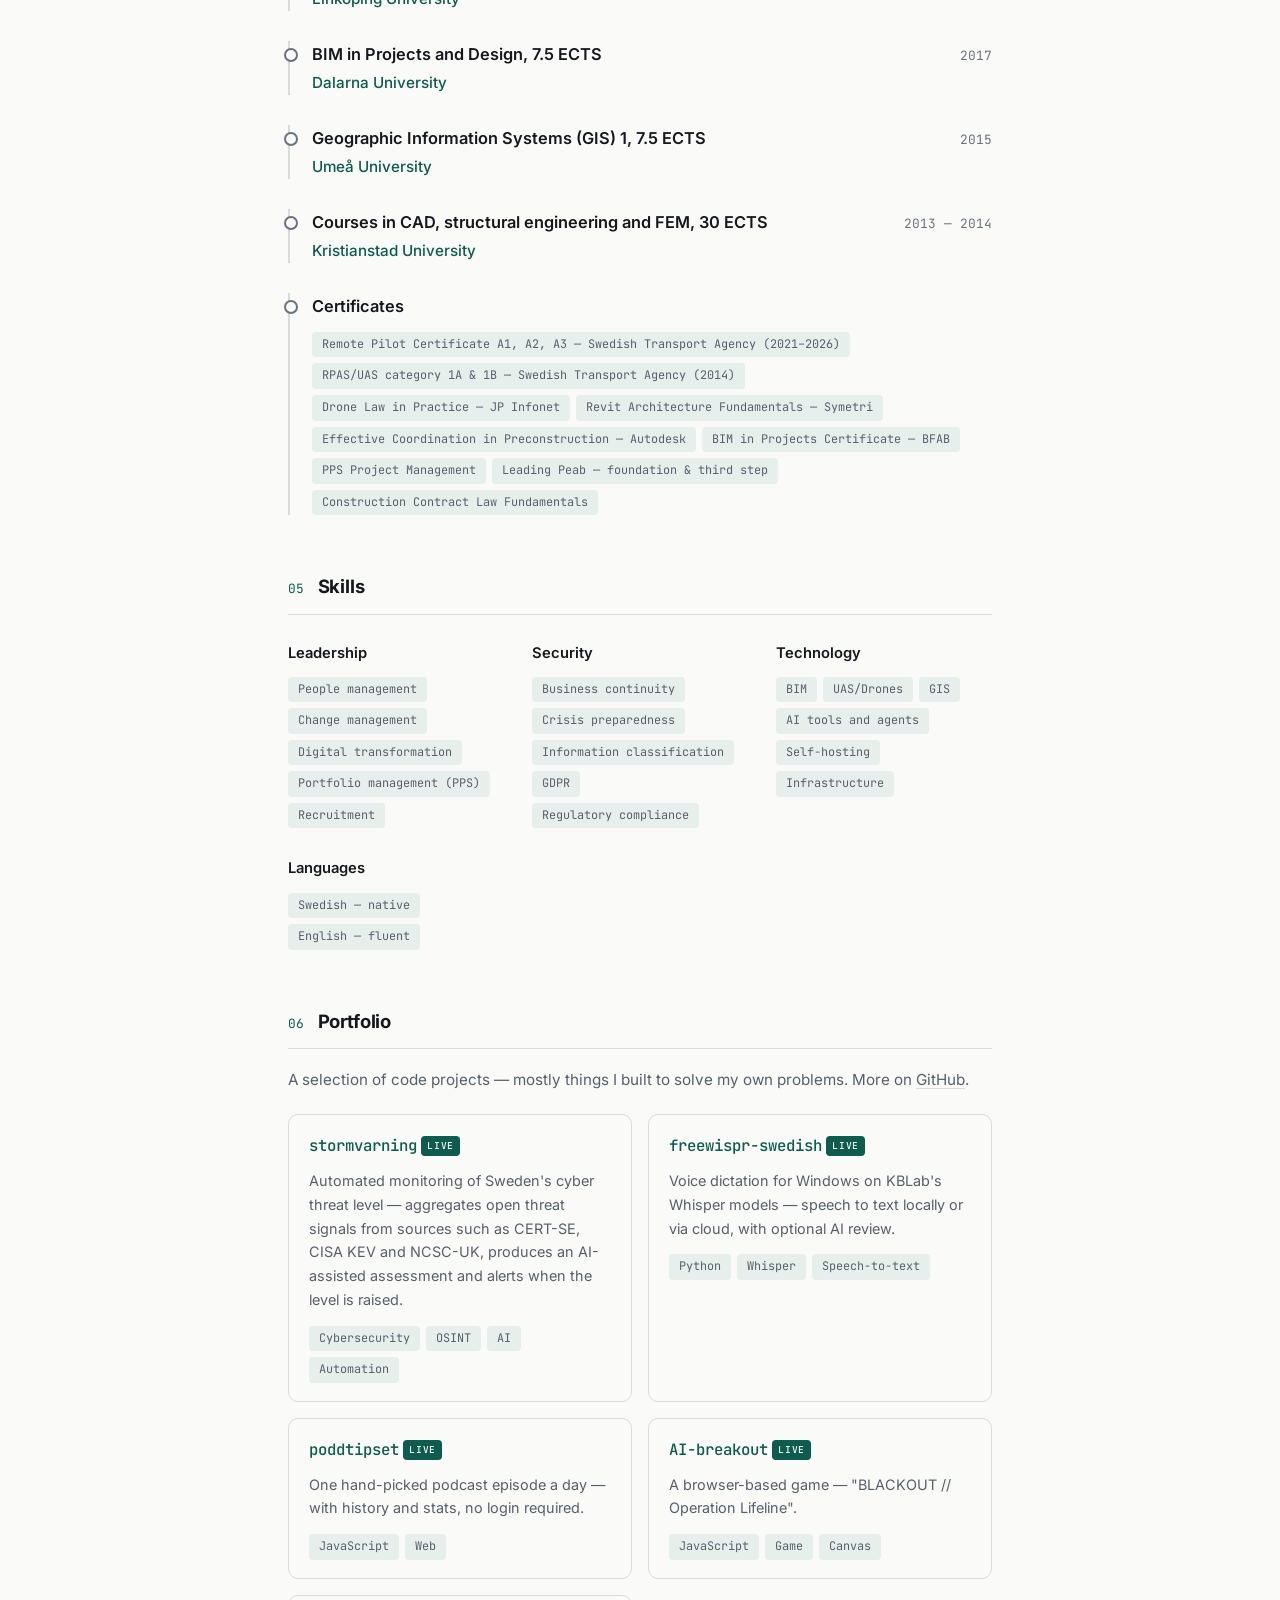
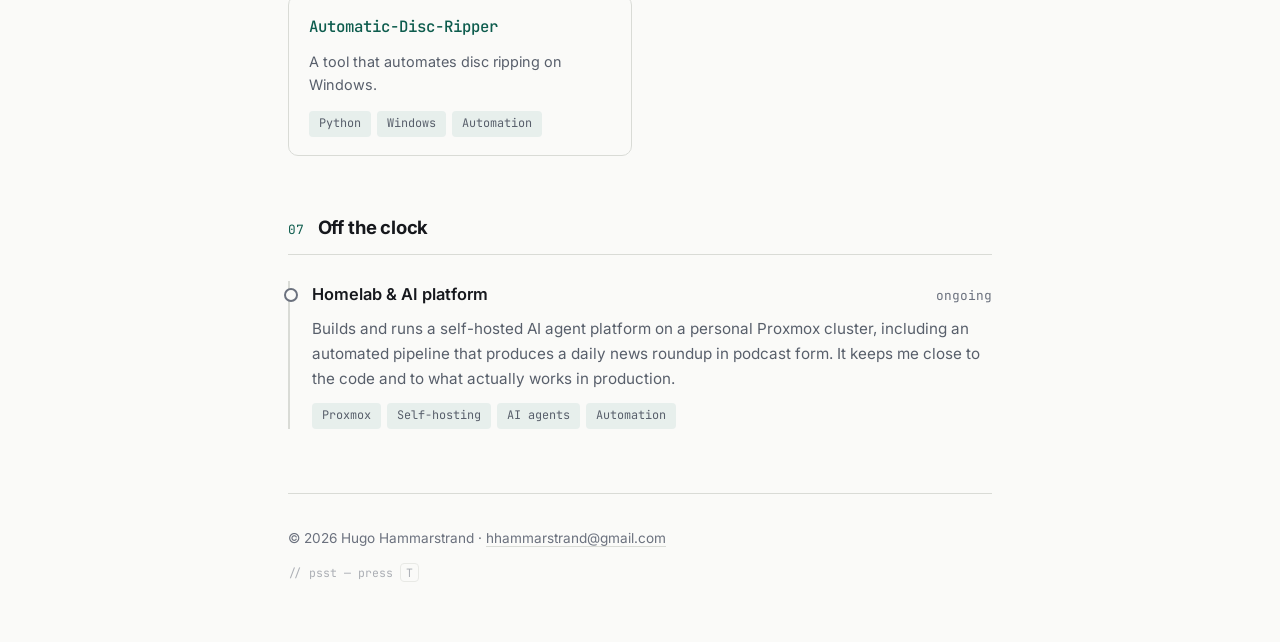
==== commit 289572c1: "Adopt new CV version and add stormvarning to portfolio - New profile text: change leadership framing" ====
--- a/en/index.html
+++ b/en/index.html
@@ -13,7 +13,7 @@
 
   <meta property="og:type" content="profile">
   <meta property="og:title" content="Hugo Hammarstrand — CV">
-  <meta property="og:description" content="Head of Digital Construction at Peab Anläggning AB. 12+ years in construction, scaled the group's drone operations from 2 to ~100 pilots.">
+  <meta property="og:description" content="Head of Digital Construction at Peab Anläggning AB. Twelve years at Peab – change leadership, development portfolio, AI lead and group-wide drone operations across the Nordics.">
   <meta property="og:url" content="https://hhammarstrand.github.io/cv/en/">
   <meta property="og:image" content="https://hhammarstrand.github.io/cv/og-image-en.png">
   <meta property="og:image:width" content="1200">
@@ -61,12 +61,17 @@
       <h1>Hugo Hammarstrand</h1>
       <p class="title">Head of Digital Construction · Peab Anläggning AB</p>
       <p class="tagline">
-        Experienced leader at the intersection of technology, innovation and business
-        development. Built the Peab Group's drone operations from two to nearly one
-        hundred pilots in two years. Currently leads a team of five specialists, runs
-        the business area's development portfolio and drives AI capability forward
-        across the organisation. At home in complex, regulated environments — creates structure and
-        direction when conditions keep shifting.
+        Change leader in one of Sweden's largest construction and civil engineering
+        organisations. Twelve years at Peab, from field surveyor to head of digital
+        production support for the Civil Engineering business area with around 3,000
+        employees. Runs the business area's development portfolio with the operational
+        management team as steering group, and produced the continuity plan that made
+        the group rework parts of its own planning. AI lead for the business area, used
+        to translating technology into decisions that both operations and management can
+        stand behind. Previously built the group's drone operations and is today
+        responsible for them across the Nordics, including permits and regulatory
+        compliance. Thrives where new technology meets established ways of working and
+        strict regulation.
       </p>
       <ul class="contact">
         <li><span class="label">mail</span><a href="mailto:hhammarstrand@gmail.com">hhammarstrand@gmail.com</a></li>
@@ -87,20 +92,41 @@
           </div>
           <p class="org">Peab Anläggning AB · Gothenburg</p>
           <p>
-            Leads a team of five specialists — two digital leads, a digital coach, a
-            development engineer and a UAS coordinator — with full people responsibility
-            including salary reviews, professional development and recruitment. Portfolio
-            lead for the business area's development portfolio: prioritises projects
-            against business goals, tracks outcomes and ensures delivery using the PPS
-            framework. Responsible for the business area's continuity plan and for drone
-            operations across the entire Peab Group, including regulations, safety and
-            compliance. Drives the AI agenda in the business area — building capability
-            within the team and the wider organisation, exploring the technology
-            hands-on and evaluating new tools early on.
-            Works closely with technical
-            specialists on architecture decisions, priorities and technical debt in
-            the digital stack supporting production.
-          </p>
+            Responsible for the digitalisation of production within the business area.
+            Leads five specialists in digitalisation and UAS with full people
+            responsibility, including salary reviews and recruitment. Regularly consulted
+            as an advisor and sounding board on digitalisation and AI, also outside the
+            own business area.
+          </p>
+          <ul class="achievements">
+            <li>
+              Produced the business area's continuity plan in six months. The plan
+              challenged established assumptions and led the group to rework parts of
+              its own planning; the ideas are built into the next generation of
+              continuity plans. Reported directly to the COO and business area director.
+            </li>
+            <li>
+              AI lead for the business area. Evaluates tools at an early stage and works
+              hands-on with the technology. Organised an internal hackathon with the
+              business area's staff managers on practical AI use cases.
+            </li>
+            <li>
+              Developed a new charging model for one of the group's most expensive
+              systems, a three-digit million SEK amount over five years. The model is
+              now in use across the business area.
+            </li>
+            <li>
+              Portfolio lead for the business area's development portfolio under PPS,
+              around SEK 10M. Presents and anchors priorities and major decisions with
+              the operational management team, where regional directors, the business
+              area director and the COO make the calls.
+            </li>
+            <li>
+              Group-wide responsibility for drone operations in Sweden, Norway and
+              Finland, with full accountability for permits, regulatory compliance and
+              safety.
+            </li>
+          </ul>
           <ul class="tags">
             <li>Leadership</li><li>Portfolio management</li><li>PPS</li><li>Business continuity</li><li>AI</li>
           </ul>
@@ -108,60 +134,53 @@
 
         <article class="entry">
           <div class="entry-header">
+            <h3>BIM Coordinator / Site Manager, Peab Air</h3>
+            <span class="period">Jan 2018 — May 2022</span>
+          </div>
+          <p class="org">Peab Anläggning AB · Gothenburg</p>
+          <p>
+            Site manager for Peab Air, the group's drone operation. Co-founded it as a
+            pilot and later took over responsibility for it. Ran it as an internal
+            consultancy unit with responsibility for utilisation and billing. Scaled
+            from two pilots to nearly one hundred in Sweden in two years — a
+            technology-driven change program from idea to daily operations. Built
+            structure and training programs in parallel with delivery and negotiated the
+            regulatory framework with legal and HR. The services were also sold to
+            external clients. In parallel, BIM and data coordinator for billion-SEK
+            infrastructure projects.
+          </p>
+          <ul class="tags">
+            <li>Program management</li><li>Change management</li><li>BIM</li><li>UAS/Drones</li><li>Compliance</li>
+          </ul>
+        </article>
+
+        <article class="entry">
+          <div class="entry-header">
             <h3>BIM Coordinator</h3>
-            <span class="period">2019 — 2022</span>
+            <span class="period">May 2016 — Jan 2018</span>
           </div>
           <p class="org">Peab Anläggning AB · Gothenburg</p>
           <p>
-            Program lead for drone operations across the entire Peab Group (Peab Air)
-            2018–2022. Scaled from two pilots to nearly one hundred in two years —
-            building structure, training programs, regulations and internal agreements
-            in parallel with delivery. Change management in an established organisation:
-            anchored new technology, negotiated with legal and HR, and made sure the
-            solution held up against the group's security and compliance frameworks.
-            BIM and data coordinator for billion-SEK infrastructure projects.
-          </p>
-          <ul class="tags">
-            <li>Program management</li><li>Change management</li><li>BIM</li><li>UAS/Drones</li><li>Compliance</li>
-          </ul>
-        </article>
-
-        <article class="entry">
-          <div class="entry-header">
-            <h3>BIM Coordinator</h3>
-            <span class="period">2016 — 2019</span>
+            BIM and data coordinator for billion-SEK infrastructure projects, including
+            E45 Lilla Bommen–Marieholm (approx. SEK 1 billion, client Trafikverket).
+          </p>
+          <ul class="tags">
+            <li>BIM</li><li>Data coordination</li><li>Design</li>
+          </ul>
+        </article>
+
+        <article class="entry">
+          <div class="entry-header">
+            <h3>Surveyor / Drone Pilot</h3>
+            <span class="period">Apr 2014 — May 2016</span>
           </div>
           <p class="org">Peab Anläggning AB · Gothenburg</p>
-          <p>BIM and data coordinator for billion-SEK infrastructure projects.</p>
-          <ul class="tags">
-            <li>BIM</li><li>Data coordination</li><li>Design</li>
-          </ul>
-        </article>
-
-        <article class="entry">
-          <div class="entry-header">
-            <h3>Surveyor</h3>
-            <span class="period">2015 — 2016</span>
-          </div>
-          <p class="org">Peab Anläggning AB · Gothenburg</p>
-          <p>Surveying with GNSS, levelling and drones on major civil engineering projects.</p>
+          <p>
+            Surveying with GNSS, levelling and photogrammetry on major civil
+            engineering projects.
+          </p>
           <ul class="tags">
             <li>Surveying</li><li>GNSS</li><li>Photogrammetry</li>
-          </ul>
-        </article>
-
-        <article class="entry">
-          <div class="entry-header">
-            <h3>Assistant Surveyor &amp; Drone Pilot</h3>
-            <span class="period">2014 — 2015</span>
-          </div>
-          <p class="org">Peab Anläggning AB · Gothenburg</p>
-          <p>
-            The foundation of the technical profile — surveying and early drone
-            missions through Peab Air.
-          </p>
-          <ul class="tags">
-            <li>Surveying</li><li>UAS/Drones</li>
           </ul>
         </article>
       </section>
@@ -236,9 +255,9 @@
             <span class="period">Jul 2018 — Apr 2022</span>
           </div>
           <p>
-            Steering committee for the higher vocational programme BIM Construction
-            Design — quality assurance of the curriculum and its relevance to industry
-            needs.
+            Four years on the steering committee for the higher vocational programme
+            BIM Construction Design, responsible for keeping the curriculum in step
+            with industry needs.
           </p>
         </article>
       </section>
@@ -312,13 +331,19 @@
           <div class="skill-group">
             <h3>Leadership</h3>
             <ul class="tags">
-              <li>People management</li><li>Portfolio management</li><li>Change management</li><li>Recruitment</li><li>Business continuity</li>
+              <li>People management</li><li>Change management</li><li>Digital transformation</li><li>Portfolio management (PPS)</li><li>Recruitment</li>
+            </ul>
+          </div>
+          <div class="skill-group">
+            <h3>Security</h3>
+            <ul class="tags">
+              <li>Business continuity</li><li>Crisis preparedness</li><li>Information classification</li><li>GDPR</li><li>Regulatory compliance</li>
             </ul>
           </div>
           <div class="skill-group">
             <h3>Technology</h3>
             <ul class="tags">
-              <li>BIM</li><li>UAS/Drones</li><li>GIS</li><li>Photogrammetry</li><li>AI agents</li><li>Copilot Studio</li><li>Dalux</li>
+              <li>BIM</li><li>UAS/Drones</li><li>GIS</li><li>AI tools and agents</li><li>Self-hosting</li><li>Infrastructure</li>
             </ul>
           </div>
           <div class="skill-group">
@@ -336,6 +361,12 @@
         <p class="section-intro">A selection of code projects — mostly things I built to solve my own problems. More on <a href="https://github.com/hhammarstrand" target="_blank" rel="noopener">GitHub</a>.</p>
         <div class="portfolio">
 
+          <a class="project" href="https://hhammarstrand.github.io/stormvarning/" target="_blank" rel="noopener">
+            <h3>stormvarning <span class="live-badge">live</span> <span class="arrow" aria-hidden="true">↗</span></h3>
+            <p>Automated monitoring of Sweden's cyber threat level — aggregates open threat signals from sources such as CERT-SE, CISA KEV and NCSC-UK, produces an AI-assisted assessment and alerts when the level is raised.</p>
+            <ul class="tags"><li>Cybersecurity</li><li>OSINT</li><li>AI</li><li>Automation</li></ul>
+          </a>
+
           <a class="project" href="https://hhammarstrand.github.io/freewispr-swedish/" target="_blank" rel="noopener">
             <h3>freewispr-swedish <span class="live-badge">live</span> <span class="arrow" aria-hidden="true">↗</span></h3>
             <p>Voice dictation for Windows on KBLab's Whisper models — speech to text locally or via cloud, with optional AI review.</p>
@@ -373,9 +404,10 @@
             <span class="period">ongoing</span>
           </div>
           <p>
-            Runs a Proxmox cluster at home with a self-hosted AI agent platform that,
-            among other things, produces an automated daily podcast. Keeps me close to
-            hardware, code and what actually works in production.
+            Builds and runs a self-hosted AI agent platform on a personal Proxmox
+            cluster, including an automated pipeline that produces a daily news roundup
+            in podcast form. It keeps me close to the code and to what actually works in
+            production.
           </p>
           <ul class="tags">
             <li>Proxmox</li><li>Self-hosting</li><li>AI agents</li><li>Automation</li>
--- a/style.css
+++ b/style.css
@@ -271,6 +271,22 @@
   margin: 8px 0 0;
   color: var(--muted);
   font-size: 0.95rem;
+}
+
+/* Meritpunkter under en post */
+.achievements {
+  margin: 10px 0 0;
+  padding-left: 18px;
+  color: var(--muted);
+  font-size: 0.95rem;
+}
+
+.achievements li {
+  margin-bottom: 6px;
+}
+
+.achievements li::marker {
+  color: var(--accent);
 }
 
 /* ===================== Taggar ===================== */
